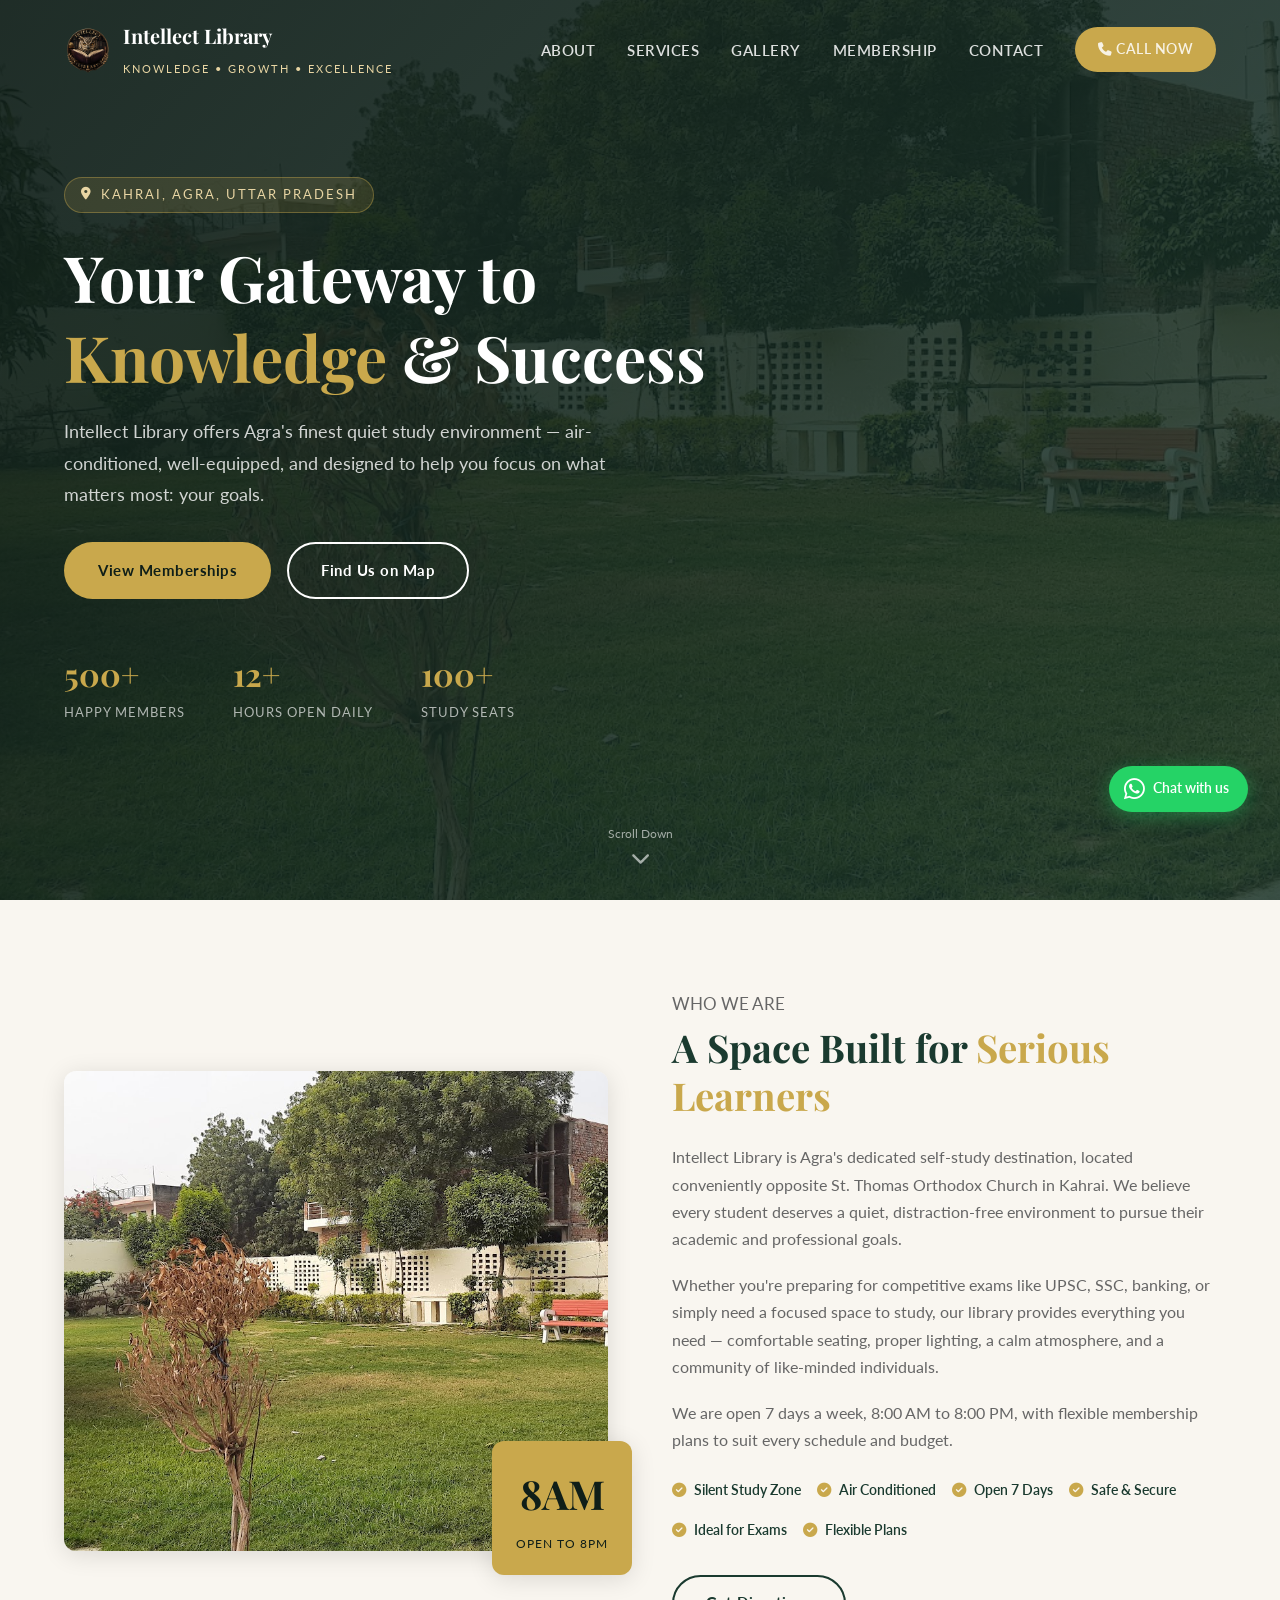
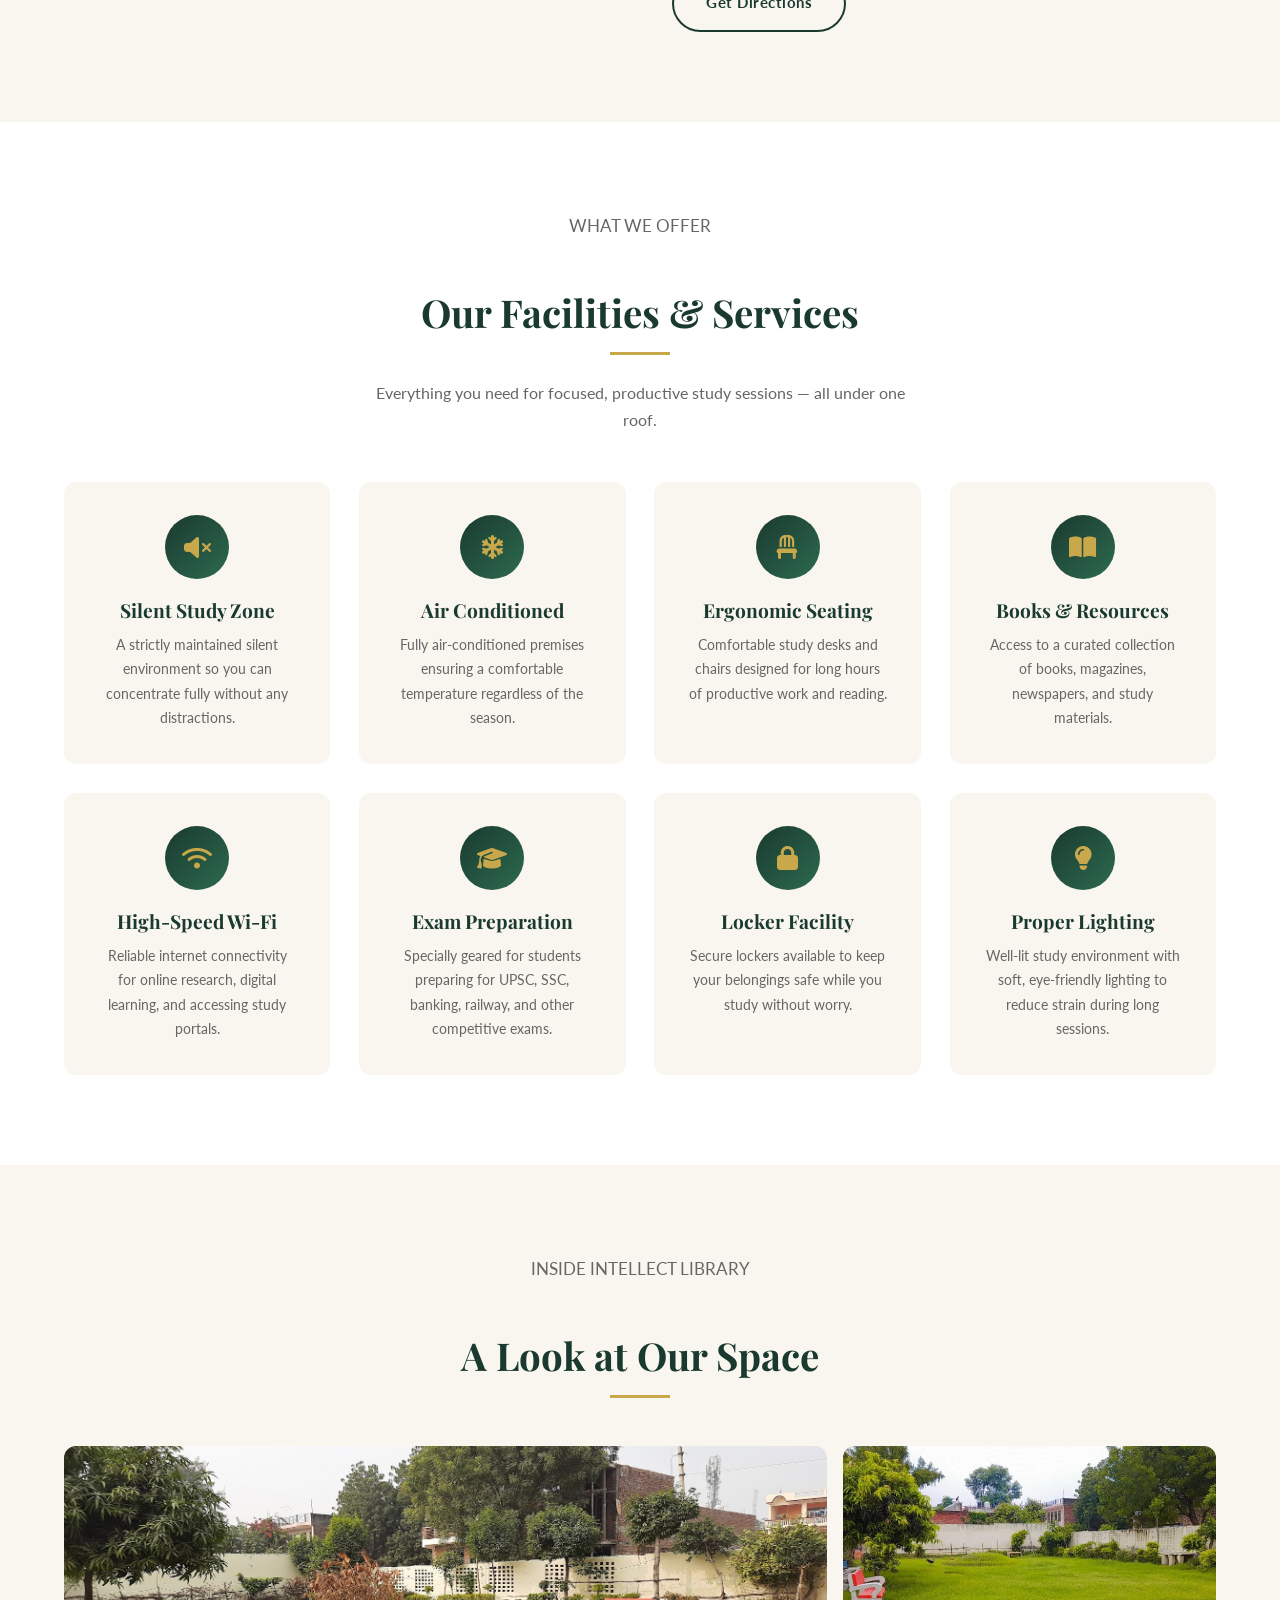
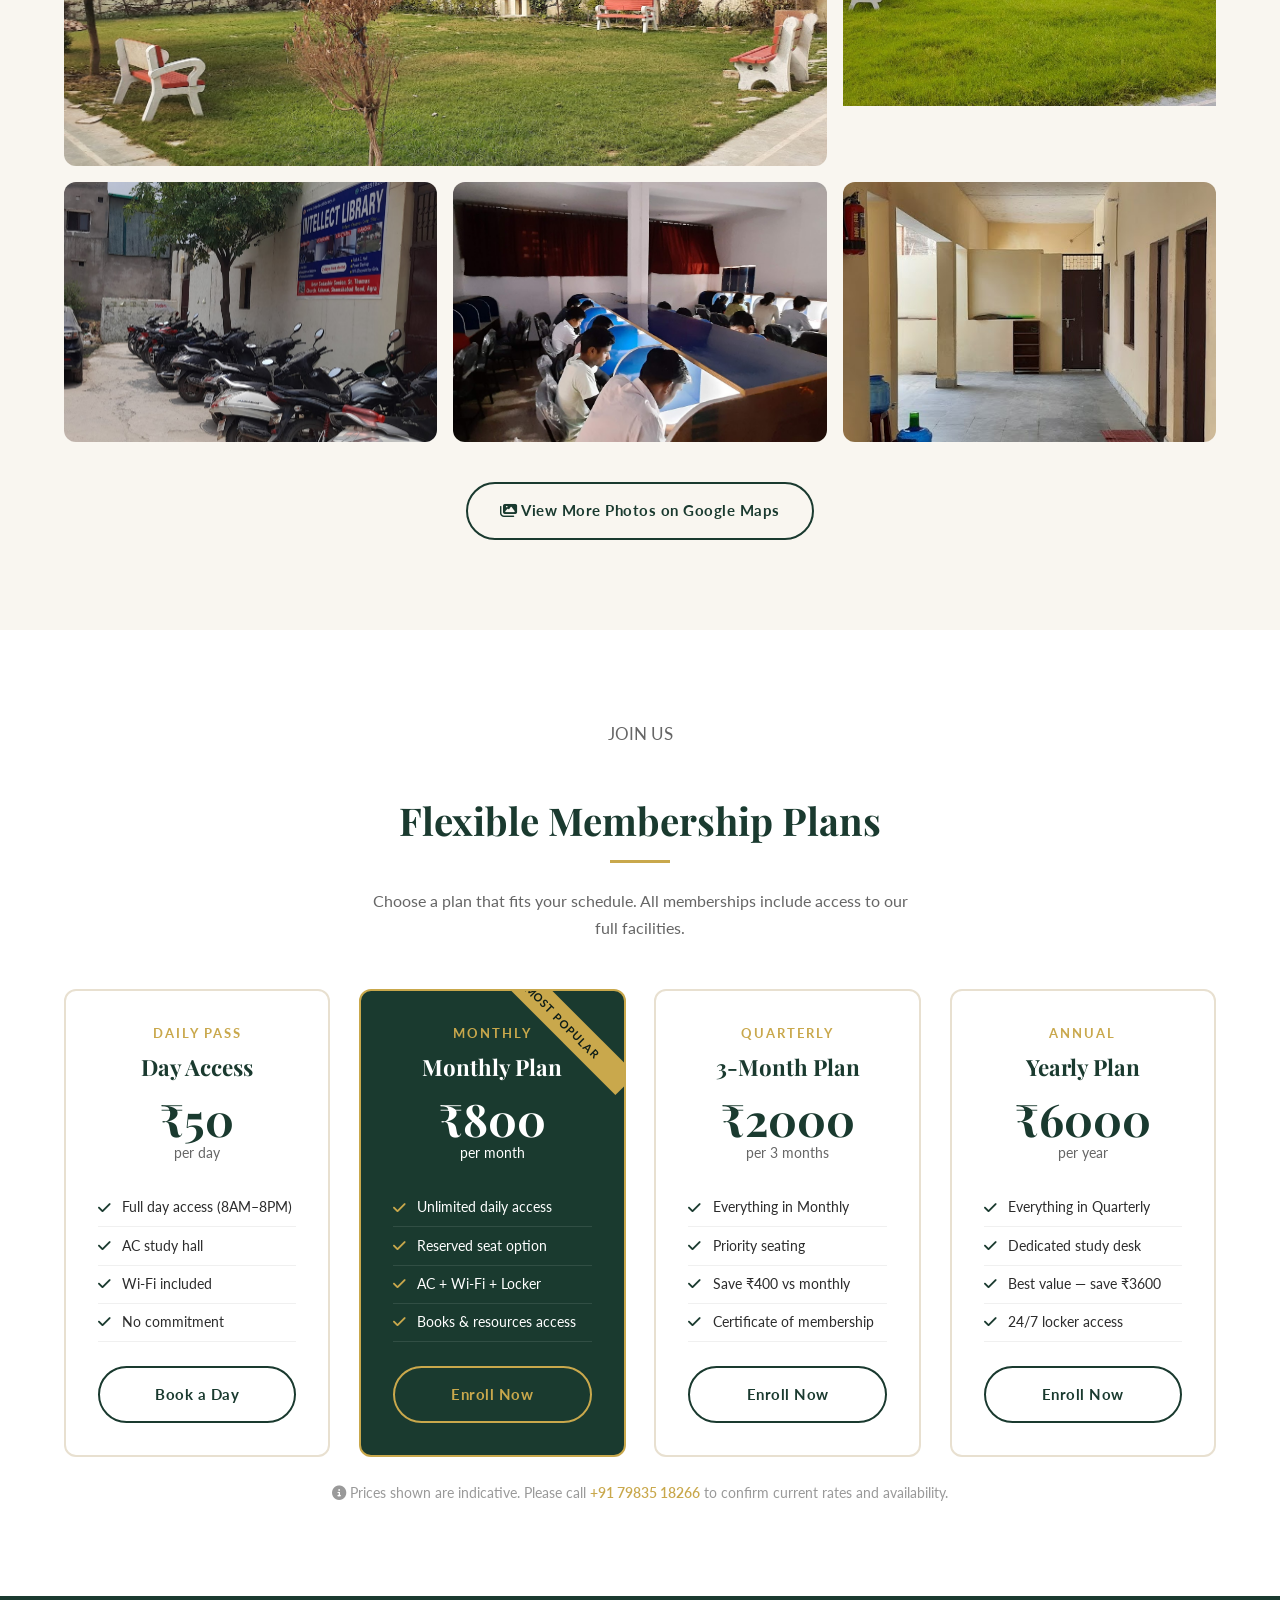
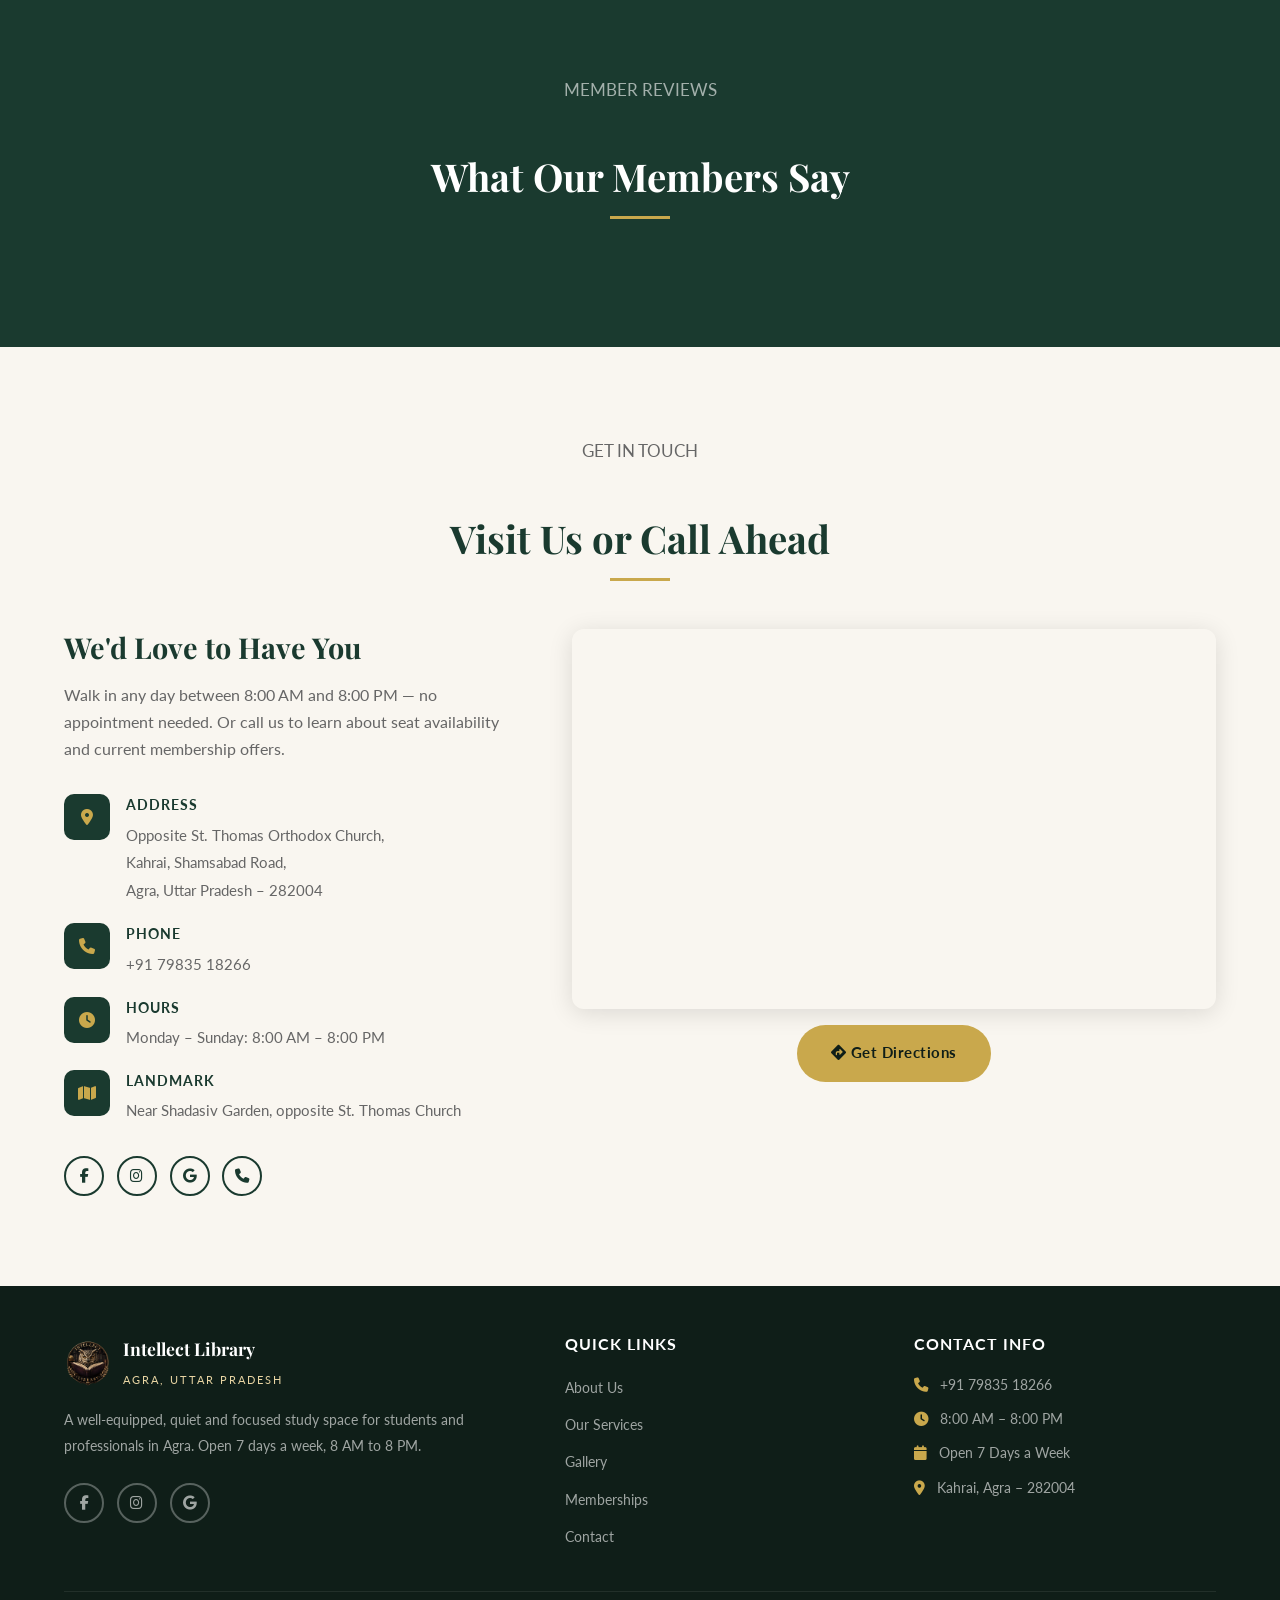
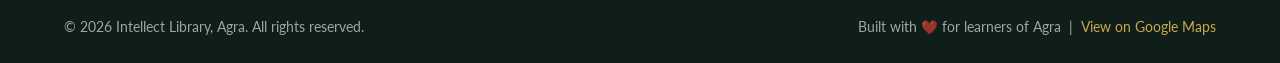
==== index.html @ fd53c6df "Initial commit: Intellect Library website with SEO optimizations - Full single-page site (hero, abou" ====
<!DOCTYPE html>
<html lang="en">
<head>
  <meta charset="UTF-8" />
  <meta name="viewport" content="width=device-width, initial-scale=1.0" />

  <!-- ══ Primary SEO ══ -->
  <title>Intellect Library Agra | Best Study Library &amp; Reading Room in Agra</title>
  <meta name="description" content="Intellect Library — Agra's top quiet study space in Kahrai, Shamsabad Road. AC hall, Wi-Fi, ergonomic seating, lockers. Open 7 days 8AM–8PM. Call +91 79835 18266." />
  <meta name="keywords" content="Intellect Library Agra, study library Agra, reading room Agra, silent study space Agra, library Kahrai, competitive exam library Agra, UPSC library Agra, SSC coaching library Agra, self study room Agra" />
  <meta name="robots" content="index, follow" />
  <meta name="author" content="Intellect Library, Agra" />
  <!-- Replace with your actual domain once deployed -->
  <link rel="canonical" href="https://www.intellectlibrary.in/" />

  <!-- ══ Geo / Local SEO ══ -->
  <meta name="geo.region" content="IN-UP" />
  <meta name="geo.placename" content="Agra, Uttar Pradesh, India" />
  <meta name="geo.position" content="27.1381253;78.0445311" />
  <meta name="ICBM" content="27.1381253, 78.0445311" />

  <!-- ══ Open Graph (Facebook / WhatsApp / LinkedIn previews) ══ -->
  <meta property="og:type" content="website" />
  <meta property="og:url" content="https://www.intellectlibrary.in/" />
  <meta property="og:site_name" content="Intellect Library Agra" />
  <meta property="og:locale" content="en_IN" />
  <meta property="og:title" content="Intellect Library Agra | Best Study Library in Agra" />
  <meta property="og:description" content="Agra's top quiet study space in Kahrai. AC rooms, Wi-Fi, ergonomic seating &amp; lockers. Open 7 days, 8AM–8PM. Flexible memberships from ₹50/day." />
  <meta property="og:image" content="https://www.intellectlibrary.in/resources/images/gallery-01.jpg" />
  <meta property="og:image:width" content="1600" />
  <meta property="og:image:height" content="1067" />
  <meta property="og:image:alt" content="Intellect Library Agra – Main Study Hall" />

  <!-- ══ Twitter Card ══ -->
  <meta name="twitter:card" content="summary_large_image" />
  <meta name="twitter:title" content="Intellect Library Agra | Best Study Library in Agra" />
  <meta name="twitter:description" content="Agra's top quiet study space in Kahrai. AC rooms, Wi-Fi, ergonomic seating &amp; lockers. Open 7 days, 8AM–8PM. Flexible memberships from ₹50/day." />
  <meta name="twitter:image" content="https://www.intellectlibrary.in/resources/images/gallery-01.jpg" />

  <!-- ══ Fonts ══ -->
  <link rel="preconnect" href="https://fonts.googleapis.com" />
  <link rel="preconnect" href="https://fonts.gstatic.com" crossorigin />
  <link href="https://fonts.googleapis.com/css2?family=Playfair+Display:wght@400;600;700;800&family=Lato:wght@300;400;600;700&display=swap" rel="stylesheet" />

  <!-- ══ Icons ══ -->
  <link rel="stylesheet" href="https://cdnjs.cloudflare.com/ajax/libs/font-awesome/6.5.0/css/all.min.css" />

  <!-- ══ Styles ══ -->
  <link rel="stylesheet" href="resources/css/style.css" />

  <!-- ══ Favicon ══ -->
  <link rel="icon" type="image/png" href="resources/images/logo-new.png" />
  <link rel="apple-touch-icon" href="resources/images/logo-new.png" />

  <!-- ══ Preload critical above-fold image ══ -->
  <link rel="preload" as="image" href="resources/images/gallery-01.jpg" />

  <!-- ══ Structured Data: Local Business (JSON-LD) ══ -->
  <script type="application/ld+json">
  {
    "@context": "https://schema.org",
    "@type": "Library",
    "name": "Intellect Library",
    "description": "Agra's premier quiet study space offering AC rooms, Wi-Fi, ergonomic seating, and flexible memberships for students and professionals preparing for competitive exams like UPSC, SSC, and banking.",
    "url": "https://www.intellectlibrary.in",
    "telephone": "+917983518266",
    "image": "https://www.intellectlibrary.in/resources/images/gallery-01.jpg",
    "priceRange": "₹50 - ₹6000",
    "address": {
      "@type": "PostalAddress",
      "streetAddress": "Opposite St. Thomas Orthodox Church, Kahrai, Shamsabad Road",
      "addressLocality": "Agra",
      "addressRegion": "Uttar Pradesh",
      "postalCode": "282004",
      "addressCountry": "IN"
    },
    "geo": {
      "@type": "GeoCoordinates",
      "latitude": 27.1381253,
      "longitude": 78.0445311
    },
    "openingHoursSpecification": [
      {
        "@type": "OpeningHoursSpecification",
        "dayOfWeek": ["Monday","Tuesday","Wednesday","Thursday","Friday","Saturday","Sunday"],
        "opens": "08:00",
        "closes": "20:00"
      }
    ],
    "sameAs": [
      "https://www.facebook.com/IntellectLibrary/",
      "https://www.instagram.com/intellectlibrary_agra",
      "https://maps.app.goo.gl/mLQUNg2RF5uqsFFL7"
    ],
    "amenityFeature": [
      {"@type": "LocationFeatureSpecification", "name": "Air Conditioning", "value": true},
      {"@type": "LocationFeatureSpecification", "name": "Free Wi-Fi", "value": true},
      {"@type": "LocationFeatureSpecification", "name": "Silent Study Zone", "value": true},
      {"@type": "LocationFeatureSpecification", "name": "Locker Facility", "value": true},
      {"@type": "LocationFeatureSpecification", "name": "Ergonomic Seating", "value": true}
    ]
  }
  </script>
</head>
<body>

  <!-- ══════ NAVBAR ══════ -->
  <nav id="navbar" aria-label="Main navigation">
    <div class="container nav-inner">
      <a href="#hero" class="logo">
        <img src="resources/images/logo-new.png" alt="Intellect Library Logo" style="width:48px;height:48px;" />
        <div class="logo-text">
          <span class="name">Intellect Library</span>
          <span class="tagline">Knowledge &bull; Growth &bull; Excellence</span>
        </div>
      </a>
      <ul class="nav-links">
        <li><a href="#about">About</a></li>
        <li><a href="#services">Services</a></li>
        <li><a href="#gallery">Gallery</a></li>
        <li><a href="#membership">Membership</a></li>
        <li><a href="#contact">Contact</a></li>
        <li><a href="tel:+917983518266" class="btn btn-primary" style="padding:.55rem 1.3rem;font-size:.85rem;">
          <i class="fas fa-phone"></i> Call Now
        </a></li>
      </ul>
      <div class="hamburger">
        <span></span><span></span><span></span>
      </div>
    </div>
  </nav>

  <main id="main-content">
  <!-- ══════ HERO ══════ -->
  <section id="hero">
    <div class="hero-bg"></div>
    <div class="hero-overlay"></div>
    <div class="container">
      <div class="hero-content">
        <div class="hero-badge">
          <i class="fas fa-map-marker-alt"></i> Kahrai, Agra, Uttar Pradesh
        </div>
        <h1>Your Gateway to <span>Knowledge</span> &amp; Success</h1>
        <p class="hero-desc">
          Intellect Library offers Agra's finest quiet study environment — air-conditioned, well-equipped, and designed to help you focus on what matters most: your goals.
        </p>
        <div class="hero-cta">
          <a href="#membership" class="btn btn-primary">View Memberships</a>
          <a href="#contact" class="btn btn-outline">Find Us on Map</a>
        </div>
        <div class="hero-stats">
          <div class="stat">
            <div class="number" data-count="500">0+</div>
            <div class="label">Happy Members</div>
          </div>
          <div class="stat">
            <div class="number" data-count="12">0+</div>
            <div class="label">Hours Open Daily</div>
          </div>
          <div class="stat">
            <div class="number" data-count="100">0+</div>
            <div class="label">Study Seats</div>
          </div>
        </div>
      </div>
    </div>
    <div class="hero-scroll">
      Scroll Down <i class="fas fa-chevron-down"></i>
    </div>
  </section>

  <!-- ══════ ABOUT ══════ -->
  <section id="about" class="section">
    <div class="container">
      <div class="about-grid">
        <div class="about-img-wrap reveal">
          <img src="resources/images/gallery-01.jpg" alt="Intellect Library Interior" class="about-img-main" />
          <div class="about-img-badge">
            <span class="years">8AM</span>
            <span class="years-label">Open to 8PM</span>
          </div>
        </div>
        <div class="about-text reveal">
          <p class="section-subtitle" style="text-align:left;margin-bottom:.3rem;">WHO WE ARE</p>
          <h2 class="section-title">A Space Built for <span style="color:#c9a84c">Serious Learners</span></h2>
          <div class="divider" style="margin:1rem 0 1.5rem;"></div>
          <p>
            Intellect Library is Agra's dedicated self-study destination, located conveniently opposite St. Thomas Orthodox Church in Kahrai. We believe every student deserves a quiet, distraction-free environment to pursue their academic and professional goals.
          </p>
          <p>
            Whether you're preparing for competitive exams like UPSC, SSC, banking, or simply need a focused space to study, our library provides everything you need — comfortable seating, proper lighting, a calm atmosphere, and a community of like-minded individuals.
          </p>
          <p>
            We are open 7 days a week, 8:00 AM to 8:00 PM, with flexible membership plans to suit every schedule and budget.
          </p>
          <div class="about-features">
            <div class="about-feat-item"><i class="fas fa-check-circle"></i> Silent Study Zone</div>
            <div class="about-feat-item"><i class="fas fa-check-circle"></i> Air Conditioned</div>
            <div class="about-feat-item"><i class="fas fa-check-circle"></i> Open 7 Days</div>
            <div class="about-feat-item"><i class="fas fa-check-circle"></i> Safe &amp; Secure</div>
            <div class="about-feat-item"><i class="fas fa-check-circle"></i> Ideal for Exams</div>
            <div class="about-feat-item"><i class="fas fa-check-circle"></i> Flexible Plans</div>
          </div>
          <a href="#contact" class="btn btn-outline-dark">Get Directions</a>
        </div>
      </div>
    </div>
  </section>

  <!-- ══════ SERVICES ══════ -->
  <section id="services" class="section">
    <div class="container">
      <div class="section-header reveal">
        <p class="section-subtitle">WHAT WE OFFER</p>
        <h2 class="section-title">Our Facilities &amp; Services</h2>
        <div class="divider"></div>
        <p style="color:#666;max-width:560px;margin:0 auto;">Everything you need for focused, productive study sessions — all under one roof.</p>
      </div>
      <div class="services-grid">
        <div class="service-card reveal">
          <div class="service-icon"><i class="fas fa-volume-mute"></i></div>
          <h3>Silent Study Zone</h3>
          <p>A strictly maintained silent environment so you can concentrate fully without any distractions.</p>
        </div>
        <div class="service-card reveal">
          <div class="service-icon"><i class="fas fa-snowflake"></i></div>
          <h3>Air Conditioned</h3>
          <p>Fully air-conditioned premises ensuring a comfortable temperature regardless of the season.</p>
        </div>
        <div class="service-card reveal">
          <div class="service-icon"><i class="fas fa-chair"></i></div>
          <h3>Ergonomic Seating</h3>
          <p>Comfortable study desks and chairs designed for long hours of productive work and reading.</p>
        </div>
        <div class="service-card reveal">
          <div class="service-icon"><i class="fas fa-book-open"></i></div>
          <h3>Books &amp; Resources</h3>
          <p>Access to a curated collection of books, magazines, newspapers, and study materials.</p>
        </div>
        <div class="service-card reveal">
          <div class="service-icon"><i class="fas fa-wifi"></i></div>
          <h3>High-Speed Wi-Fi</h3>
          <p>Reliable internet connectivity for online research, digital learning, and accessing study portals.</p>
        </div>
        <div class="service-card reveal">
          <div class="service-icon"><i class="fas fa-graduation-cap"></i></div>
          <h3>Exam Preparation</h3>
          <p>Specially geared for students preparing for UPSC, SSC, banking, railway, and other competitive exams.</p>
        </div>
        <div class="service-card reveal">
          <div class="service-icon"><i class="fas fa-lock"></i></div>
          <h3>Locker Facility</h3>
          <p>Secure lockers available to keep your belongings safe while you study without worry.</p>
        </div>
        <div class="service-card reveal">
          <div class="service-icon"><i class="fas fa-lightbulb"></i></div>
          <h3>Proper Lighting</h3>
          <p>Well-lit study environment with soft, eye-friendly lighting to reduce strain during long sessions.</p>
        </div>
      </div>
    </div>
  </section>

  <!-- ══════ GALLERY ══════ -->
  <section id="gallery" class="section">
    <div class="container">
      <div class="section-header reveal">
        <p class="section-subtitle">INSIDE INTELLECT LIBRARY</p>
        <h2 class="section-title">A Look at Our Space</h2>
        <div class="divider"></div>
      </div>
      <div class="gallery-grid">
        <div class="gallery-item reveal">
          <img src="resources/images/gallery-01.jpg" alt="Intellect Library – Main Study Hall" loading="lazy" />
          <div class="gallery-overlay"><span>Main Study Hall</span></div>
        </div>
        <div class="gallery-item reveal">
          <img src="resources/images/gallery-03.jpg" alt="Intellect Library – Reading Area" loading="lazy" />
          <div class="gallery-overlay"><span>Reading Area</span></div>
        </div>
        <div class="gallery-item reveal">
          <img src="resources/images/gallery-05.jpg" alt="Intellect Library – Study Desks" loading="lazy" />
          <div class="gallery-overlay"><span>Study Desks</span></div>
        </div>
        <div class="gallery-item reveal">
          <img src="resources/images/gallery-07.jpg" alt="Intellect Library – Interior View" loading="lazy" />
          <div class="gallery-overlay"><span>Interior View</span></div>
        </div>
        <div class="gallery-item reveal">
          <img src="resources/images/gallery-08.jpg" alt="Intellect Library – Library Space" loading="lazy" />
          <div class="gallery-overlay"><span>Library Space</span></div>
        </div>
      </div>
      <div style="text-align:center;margin-top:2.5rem;">
        <a href="https://maps.app.goo.gl/mLQUNg2RF5uqsFFL7" target="_blank" rel="noopener noreferrer" class="btn btn-outline-dark">
          <i class="fas fa-images"></i> View More Photos on Google Maps
        </a>
      </div>
    </div>
  </section>

  <!-- ══════ MEMBERSHIP ══════ -->
  <section id="membership" class="section">
    <div class="container">
      <div class="section-header reveal">
        <p class="section-subtitle">JOIN US</p>
        <h2 class="section-title">Flexible Membership Plans</h2>
        <div class="divider"></div>
        <p style="color:#666;max-width:560px;margin:0 auto;">Choose a plan that fits your schedule. All memberships include access to our full facilities.</p>
      </div>
      <div class="plans-grid">
        <div class="plan-card reveal">
          <p class="plan-name">Daily Pass</p>
          <h3>Day Access</h3>
          <div class="plan-price">₹50</div>
          <div class="plan-period">per day</div>
          <ul class="plan-features">
            <li class="plan-feature"><i class="fas fa-check"></i> Full day access (8AM–8PM)</li>
            <li class="plan-feature"><i class="fas fa-check"></i> AC study hall</li>
            <li class="plan-feature"><i class="fas fa-check"></i> Wi-Fi included</li>
            <li class="plan-feature"><i class="fas fa-check"></i> No commitment</li>
          </ul>
          <a href="tel:+917983518266" class="btn btn-outline-dark" style="width:100%;text-align:center;">Book a Day</a>
        </div>
        <div class="plan-card popular reveal">
          <div class="popular-badge">Most Popular</div>
          <p class="plan-name">Monthly</p>
          <h3>Monthly Plan</h3>
          <div class="plan-price">₹800</div>
          <div class="plan-period">per month</div>
          <ul class="plan-features">
            <li class="plan-feature"><i class="fas fa-check"></i> Unlimited daily access</li>
            <li class="plan-feature"><i class="fas fa-check"></i> Reserved seat option</li>
            <li class="plan-feature"><i class="fas fa-check"></i> AC + Wi-Fi + Locker</li>
            <li class="plan-feature"><i class="fas fa-check"></i> Books &amp; resources access</li>
          </ul>
          <a href="tel:+917983518266" class="btn btn-outline" style="width:100%;text-align:center;">Enroll Now</a>
        </div>
        <div class="plan-card reveal">
          <p class="plan-name">Quarterly</p>
          <h3>3-Month Plan</h3>
          <div class="plan-price">₹2000</div>
          <div class="plan-period">per 3 months</div>
          <ul class="plan-features">
            <li class="plan-feature"><i class="fas fa-check"></i> Everything in Monthly</li>
            <li class="plan-feature"><i class="fas fa-check"></i> Priority seating</li>
            <li class="plan-feature"><i class="fas fa-check"></i> Save ₹400 vs monthly</li>
            <li class="plan-feature"><i class="fas fa-check"></i> Certificate of membership</li>
          </ul>
          <a href="tel:+917983518266" class="btn btn-outline-dark" style="width:100%;text-align:center;">Enroll Now</a>
        </div>
        <div class="plan-card reveal">
          <p class="plan-name">Annual</p>
          <h3>Yearly Plan</h3>
          <div class="plan-price">₹6000</div>
          <div class="plan-period">per year</div>
          <ul class="plan-features">
            <li class="plan-feature"><i class="fas fa-check"></i> Everything in Quarterly</li>
            <li class="plan-feature"><i class="fas fa-check"></i> Dedicated study desk</li>
            <li class="plan-feature"><i class="fas fa-check"></i> Best value — save ₹3600</li>
            <li class="plan-feature"><i class="fas fa-check"></i> 24/7 locker access</li>
          </ul>
          <a href="tel:+917983518266" class="btn btn-outline-dark" style="width:100%;text-align:center;">Enroll Now</a>
        </div>
      </div>
      <p style="text-align:center;color:#999;margin-top:1.5rem;font-size:.9rem;">
        <i class="fas fa-info-circle"></i> Prices shown are indicative. Please call <a href="tel:+917983518266" style="color:#c9a84c;font-weight:600;">+91 79835 18266</a> to confirm current rates and availability.
      </p>
    </div>
  </section>

  <!-- ══════ TESTIMONIALS ══════ -->
  <section id="testimonials" class="section">
    <div class="container">
      <div class="section-header reveal">
        <p class="section-subtitle" style="color:rgba(255,255,255,.6);">MEMBER REVIEWS</p>
        <h2 class="section-title" style="color:#fff;">What Our Members Say</h2>
        <div class="divider"></div>
      </div>
      <!-- Elfsight Google Reviews | Intellect Library -->
      <script src="https://elfsightcdn.com/platform.js" async></script>
      <div class="elfsight-app-ccef91a5-8c69-4925-9396-b079a695922f" data-elfsight-app-lazy></div>
    </div>
  </section>

  <!-- ══════ CONTACT ══════ -->
  <section id="contact" class="section">
    <div class="container">
      <div class="section-header reveal">
        <p class="section-subtitle">GET IN TOUCH</p>
        <h2 class="section-title">Visit Us or Call Ahead</h2>
        <div class="divider"></div>
      </div>
      <div class="contact-grid">
        <div class="contact-info reveal">
          <h3>We'd Love to Have You</h3>
          <p>Walk in any day between 8:00 AM and 8:00 PM — no appointment needed. Or call us to learn about seat availability and current membership offers.</p>
          <div class="contact-items">
            <div class="contact-item">
              <div class="contact-item-icon"><i class="fas fa-map-marker-alt"></i></div>
              <div class="contact-item-text">
                <strong>Address</strong>
                <span>Opposite St. Thomas Orthodox Church,<br>Kahrai, Shamsabad Road,<br>Agra, Uttar Pradesh – 282004</span>
              </div>
            </div>
            <div class="contact-item">
              <div class="contact-item-icon"><i class="fas fa-phone"></i></div>
              <div class="contact-item-text">
                <strong>Phone</strong>
                <a href="tel:+917983518266">+91 79835 18266</a>
              </div>
            </div>
            <div class="contact-item">
              <div class="contact-item-icon"><i class="fas fa-clock"></i></div>
              <div class="contact-item-text">
                <strong>Hours</strong>
                <span>Monday – Sunday: 8:00 AM – 8:00 PM</span>
              </div>
            </div>
            <div class="contact-item">
              <div class="contact-item-icon"><i class="fas fa-map"></i></div>
              <div class="contact-item-text">
                <strong>Landmark</strong>
                <span>Near Shadasiv Garden, opposite St. Thomas Church</span>
              </div>
            </div>
          </div>
          <div class="social-links" style="margin-top:2rem;">
            <a href="https://www.facebook.com/IntellectLibrary/" target="_blank" rel="noopener noreferrer" class="social-link" title="Facebook"><i class="fab fa-facebook-f"></i></a>
            <a href="https://www.instagram.com/intellectlibrary_agra?igsh=bWI2b2RtbDNuczIy" target="_blank" rel="noopener noreferrer" class="social-link" title="Instagram"><i class="fab fa-instagram"></i></a>
            <a href="https://maps.app.goo.gl/mLQUNg2RF5uqsFFL7" target="_blank" rel="noopener noreferrer" class="social-link" title="Google Maps"><i class="fab fa-google"></i></a>
            <a href="tel:+917983518266" class="social-link" title="Call Us"><i class="fas fa-phone"></i></a>
          </div>
        </div>
        <div class="reveal">
          <div class="map-wrap">
            <iframe
              src="https://www.google.com/maps/embed?pb=!1m18!1m12!1m3!1d3547.4!2d78.0423!3d27.1381!2m3!1f0!2f0!3f0!3m2!1i1024!2i768!4f13.1!3m3!1m2!1s0x397471b382bf4e37%3A0xe16a4c2346e96cce!2sIntellect%20Library!5e0!3m2!1sen!2sin!4v1700000000000!5m2!1sen!2sin"
              allowfullscreen=""
              loading="lazy"
              referrerpolicy="no-referrer-when-downgrade"
              title="Intellect Library Location Map"
            ></iframe>
          </div>
          <div style="margin-top:1rem;text-align:center;">
            <a href="https://maps.app.goo.gl/mLQUNg2RF5uqsFFL7" target="_blank" rel="noopener noreferrer" class="btn btn-primary">
              <i class="fas fa-directions"></i> Get Directions
            </a>
          </div>
        </div>
      </div>
    </div>
  </section>

  </main>

  <!-- ══════ FOOTER ══════ -->
  <footer id="footer">
    <div class="container">
      <div class="footer-grid">
        <div class="footer-brand">
          <a href="#hero" class="logo">
            <img src="resources/images/logo-new.png" alt="Intellect Library Logo" style="width:48px;height:48px;" />
            <div class="logo-text">
              <span class="name" style="font-size:1.1rem;">Intellect Library</span>
              <span class="tagline">Agra, Uttar Pradesh</span>
            </div>
          </a>
          <p style="margin-top:1rem;">A well-equipped, quiet and focused study space for students and professionals in Agra. Open 7 days a week, 8 AM to 8 PM.</p>
          <div class="social-links" style="margin-top:1rem;">
            <a href="https://www.facebook.com/IntellectLibrary/" target="_blank" rel="noopener noreferrer" class="social-link" style="border-color:rgba(255,255,255,.3);color:rgba(255,255,255,.6)"><i class="fab fa-facebook-f"></i></a>
            <a href="https://www.instagram.com/intellectlibrary_agra?igsh=bWI2b2RtbDNuczIy" target="_blank" rel="noopener noreferrer" class="social-link" style="border-color:rgba(255,255,255,.3);color:rgba(255,255,255,.6)"><i class="fab fa-instagram"></i></a>
            <a href="https://maps.app.goo.gl/mLQUNg2RF5uqsFFL7" target="_blank" rel="noopener noreferrer" class="social-link" style="border-color:rgba(255,255,255,.3);color:rgba(255,255,255,.6)"><i class="fab fa-google"></i></a>
          </div>
        </div>
        <div class="footer-col">
          <h4>Quick Links</h4>
          <ul>
            <li><a href="#about">About Us</a></li>
            <li><a href="#services">Our Services</a></li>
            <li><a href="#gallery">Gallery</a></li>
            <li><a href="#membership">Memberships</a></li>
            <li><a href="#contact">Contact</a></li>
          </ul>
        </div>
        <div class="footer-col">
          <h4>Contact Info</h4>
          <ul>
            <li style="color:rgba(255,255,255,.6);font-size:.9rem;margin-bottom:.6rem;">
              <i class="fas fa-phone" style="color:#c9a84c;margin-right:.5rem;"></i>
              <a href="tel:+917983518266" style="color:rgba(255,255,255,.6)">+91 79835 18266</a>
            </li>
            <li style="color:rgba(255,255,255,.6);font-size:.9rem;margin-bottom:.6rem;">
              <i class="fas fa-clock" style="color:#c9a84c;margin-right:.5rem;"></i> 8:00 AM – 8:00 PM
            </li>
            <li style="color:rgba(255,255,255,.6);font-size:.9rem;margin-bottom:.6rem;">
              <i class="fas fa-calendar" style="color:#c9a84c;margin-right:.5rem;"></i> Open 7 Days a Week
            </li>
            <li style="color:rgba(255,255,255,.6);font-size:.9rem;">
              <i class="fas fa-map-marker-alt" style="color:#c9a84c;margin-right:.5rem;"></i>
              Kahrai, Agra – 282004
            </li>
          </ul>
        </div>
      </div>
      <div class="footer-bottom">
        <p>&copy; 2026 Intellect Library, Agra. All rights reserved.</p>
        <p>Built with ❤️ for learners of Agra &nbsp;|&nbsp; <a href="https://maps.app.goo.gl/mLQUNg2RF5uqsFFL7" target="_blank" rel="noopener noreferrer">View on Google Maps</a></p>
      </div>
    </div>
  </footer>

  <!-- Back to Top -->
  <a href="#hero" id="back-top" title="Back to top"><i class="fas fa-chevron-up"></i></a>

  <!-- WhatsApp Chat Button -->
  <a href="https://wa.me/917983518266?text=Hello%20Intellect%20Library!%20I%20would%20like%20to%20know%20more%20about%20membership%20and%20availability."
     target="_blank" rel="noopener noreferrer"
     id="whatsapp-btn"
     title="Chat with us on WhatsApp"
     aria-label="Chat on WhatsApp">
    <i class="fab fa-whatsapp"></i>
    <span class="wa-label">Chat with us</span>
  </a>

  <!-- Scripts -->
  <script src="resources/js/main.js" defer></script>
</body>
</html>
---- resources/css/style.css ----
/* ============================================================
   Intellect Library — Main Stylesheet
   ============================================================ */

/* ---------- Reset & Base ---------- */
*, *::before, *::after { box-sizing: border-box; margin: 0; padding: 0; }

:root {
  --primary:   #1a3a2f;   /* deep forest green */
  --accent:    #c9a84c;   /* warm gold */
  --accent2:   #e8d5a3;   /* light gold */
  --dark:      #0f1e18;
  --text:      #2c2c2c;
  --text-light:#666;
  --bg-light:  #f9f6f0;
  --bg-card:   #fff;
  --white:     #ffffff;
  --shadow:    0 4px 24px rgba(0,0,0,.12);
  --radius:    12px;
  --transition:all .3s ease;
}

html { scroll-behavior: smooth; font-size: 16px; }

body {
  font-family: 'Lato', sans-serif;
  color: var(--text);
  background: var(--white);
  line-height: 1.7;
  overflow-x: hidden;
}

h1,h2,h3,h4,h5 {
  font-family: 'Playfair Display', serif;
  color: var(--primary);
  line-height: 1.25;
}

a { text-decoration: none; color: inherit; transition: var(--transition); }
img { display: block; max-width: 100%; }
ul { list-style: none; }

.container { width: 90%; max-width: 1200px; margin: 0 auto; }
.section { padding: 90px 0; }
.section-title { font-size: 2.4rem; margin-bottom: .5rem; }
.section-subtitle { color: var(--text-light); margin-bottom: 3rem; font-size: 1.05rem; }
.section-header { text-align: center; margin-bottom: 3rem; }
.section-header .divider {
  width: 60px; height: 3px; background: var(--accent);
  margin: 1rem auto 1.5rem;
}

/* ---------- Buttons ---------- */
.btn {
  display: inline-block;
  padding: .85rem 2rem;
  border-radius: 50px;
  font-weight: 700;
  font-size: .95rem;
  letter-spacing: .5px;
  transition: var(--transition);
  cursor: pointer;
  border: 2px solid transparent;
}
.btn-primary {
  background: var(--accent);
  color: var(--dark);
}
.btn-primary:hover { background: #b8933a; transform: translateY(-2px); box-shadow: 0 6px 20px rgba(201,168,76,.4); }
.btn-outline {
  border-color: var(--white);
  color: var(--white);
  background: transparent;
}
.btn-outline:hover { background: var(--white); color: var(--primary); }
.btn-outline-dark {
  border-color: var(--primary);
  color: var(--primary);
  background: transparent;
}
.btn-outline-dark:hover { background: var(--primary); color: var(--white); }

/* ---------- Navbar ---------- */
#navbar {
  position: fixed; top: 0; left: 0; right: 0; z-index: 1000;
  padding: 1.2rem 0;
  transition: var(--transition);
}
#navbar.scrolled {
  background: rgba(15,30,24,.97);
  padding: .8rem 0;
  box-shadow: 0 2px 20px rgba(0,0,0,.3);
}
.nav-inner {
  display: flex; align-items: center; justify-content: space-between;
}
.logo {
  display: flex; align-items: center; gap: .7rem;
}
.logo-icon {
  width: 42px; height: 42px;
  background: var(--accent);
  border-radius: 8px;
  display: flex; align-items: center; justify-content: center;
  font-size: 1.4rem;
}
.logo-text { color: var(--white); }
.logo-text .name { font-family: 'Playfair Display', serif; font-size: 1.25rem; font-weight: 700; display: block; }
.logo-text .tagline { font-size: .7rem; letter-spacing: 2px; text-transform: uppercase; color: var(--accent2); }

.nav-links { display: flex; align-items: center; gap: 2rem; }
.nav-links a {
  color: rgba(255,255,255,.85);
  font-size: .92rem;
  font-weight: 600;
  letter-spacing: .5px;
  text-transform: uppercase;
  position: relative;
}
.nav-links a::after {
  content: ''; position: absolute; bottom: -4px; left: 0;
  width: 0; height: 2px; background: var(--accent);
  transition: var(--transition);
}
.nav-links a:hover::after, .nav-links a.active::after { width: 100%; }
.nav-links a:hover { color: var(--white); }

.hamburger { display: none; flex-direction: column; gap: 5px; cursor: pointer; }
.hamburger span { width: 25px; height: 2px; background: var(--white); transition: var(--transition); }

/* ---------- Hero ---------- */
#hero {
  height: 100vh; min-height: 600px;
  position: relative;
  display: flex; align-items: center;
  background: var(--dark);
  overflow: hidden;
}
.hero-bg {
  position: absolute; inset: 0;
  background-image: url('../images/gallery-01.jpg');
  background-size: cover; background-position: center;
  opacity: .45;
  transform: scale(1.05);
  animation: slowZoom 20s ease infinite alternate;
}
@keyframes slowZoom { from { transform: scale(1.05); } to { transform: scale(1.12); } }
.hero-overlay {
  position: absolute; inset: 0;
  background: linear-gradient(135deg, rgba(15,30,24,.85) 0%, rgba(26,58,47,.6) 100%);
}
.hero-content {
  position: relative; z-index: 2;
  max-width: 720px;
  animation: fadeUp .9s ease both;
}
@keyframes fadeUp { from { opacity:0; transform:translateY(30px); } to { opacity:1; transform:translateY(0); } }
.hero-badge {
  display: inline-flex; align-items: center; gap: .5rem;
  background: rgba(201,168,76,.15);
  border: 1px solid rgba(201,168,76,.4);
  color: var(--accent2);
  padding: .4rem 1rem;
  border-radius: 50px;
  font-size: .8rem;
  letter-spacing: 2px;
  text-transform: uppercase;
  margin-bottom: 1.5rem;
}
#hero h1 {
  font-size: clamp(2.4rem, 5vw, 4rem);
  color: var(--white);
  margin-bottom: 1.2rem;
  font-weight: 700;
}
#hero h1 span { color: var(--accent); }
.hero-desc {
  color: rgba(255,255,255,.8);
  font-size: 1.15rem;
  max-width: 580px;
  margin-bottom: 2rem;
}
.hero-cta { display: flex; gap: 1rem; flex-wrap: wrap; }
.hero-stats {
  display: flex; gap: 3rem; margin-top: 3rem;
}
.stat { color: var(--white); }
.stat .number { font-family: 'Playfair Display', serif; font-size: 2rem; color: var(--accent); font-weight: 700; }
.stat .label { font-size: .8rem; text-transform: uppercase; letter-spacing: 1px; color: rgba(255,255,255,.65); }

.hero-scroll {
  position: absolute; bottom: 2rem; left: 50%; transform: translateX(-50%);
  z-index: 2; text-align: center; color: rgba(255,255,255,.6); font-size: .75rem;
  animation: bounce 2s infinite;
}
.hero-scroll i { display: block; font-size: 1.2rem; margin-top: .3rem; }
@keyframes bounce { 0%,100%{transform:translateX(-50%) translateY(0);} 50%{transform:translateX(-50%) translateY(-8px);} }

/* ---------- About ---------- */
#about { background: var(--bg-light); }
.about-grid {
  display: grid; grid-template-columns: 1fr 1fr; gap: 4rem; align-items: center;
}
.about-img-wrap { position: relative; }
.about-img-main {
  width: 100%; border-radius: var(--radius);
  box-shadow: var(--shadow);
  object-fit: cover; height: 480px;
}
.about-img-badge {
  position: absolute; bottom: -1.5rem; right: -1.5rem;
  background: var(--accent);
  color: var(--dark);
  padding: 1.2rem 1.5rem;
  border-radius: var(--radius);
  text-align: center;
  box-shadow: var(--shadow);
}
.about-img-badge .years { font-family: 'Playfair Display', serif; font-size: 2.5rem; font-weight: 700; display: block; }
.about-img-badge .years-label { font-size: .75rem; text-transform: uppercase; letter-spacing: 1px; }
.about-text .section-title { text-align: left; }
.about-text .divider { margin: 1rem 0 1.5rem; }
.about-text p { color: var(--text-light); margin-bottom: 1.2rem; }
.about-features { display: flex; gap: 1rem; margin: 1.5rem 0 2rem; flex-wrap: wrap; }
.about-feat-item {
  display: flex; align-items: center; gap: .5rem;
  color: var(--primary); font-weight: 600; font-size: .9rem;
}
.about-feat-item i { color: var(--accent); }

/* ---------- Services ---------- */
#services { background: var(--white); }
.services-grid {
  display: grid;
  grid-template-columns: repeat(auto-fit, minmax(260px, 1fr));
  gap: 1.8rem;
}
.service-card {
  background: var(--bg-light);
  border-radius: var(--radius);
  padding: 2rem;
  transition: var(--transition);
  border: 1px solid transparent;
  text-align: center;
}
.service-card:hover {
  transform: translateY(-6px);
  box-shadow: var(--shadow);
  border-color: var(--accent2);
  background: var(--white);
}
.service-icon {
  width: 64px; height: 64px;
  background: linear-gradient(135deg, var(--primary), #2d6a4f);
  border-radius: 50%;
  display: flex; align-items: center; justify-content: center;
  margin: 0 auto 1.2rem;
  font-size: 1.5rem;
  color: var(--accent);
}
.service-card h3 { margin-bottom: .7rem; font-size: 1.2rem; }
.service-card p { color: var(--text-light); font-size: .9rem; }

/* ---------- Gallery ---------- */
#gallery { background: var(--bg-light); }
.gallery-grid {
  display: grid;
  grid-template-columns: repeat(3, 1fr);
  gap: 1rem;
}
.gallery-item {
  position: relative; overflow: hidden; border-radius: var(--radius);
  cursor: pointer;
}
.gallery-item:nth-child(1) { grid-column: span 2; grid-row: span 1; }
.gallery-item img {
  width: 100%; height: 260px;
  object-fit: cover;
  transition: transform .5s ease;
}
.gallery-item:nth-child(1) img { height: 320px; }
.gallery-item:hover img { transform: scale(1.06); }
.gallery-overlay {
  position: absolute; inset: 0;
  background: linear-gradient(to top, rgba(15,30,24,.7), transparent);
  opacity: 0; transition: var(--transition);
  display: flex; align-items: flex-end; padding: 1rem;
}
.gallery-item:hover .gallery-overlay { opacity: 1; }
.gallery-overlay span { color: var(--white); font-size: .85rem; }

/* ---------- Membership ---------- */
#membership { background: var(--white); }
.plans-grid {
  display: grid;
  grid-template-columns: repeat(auto-fit, minmax(240px, 1fr));
  gap: 1.8rem;
  margin-top: 1rem;
}
.plan-card {
  border: 2px solid #e8e0d0;
  border-radius: var(--radius);
  padding: 2rem;
  text-align: center;
  transition: var(--transition);
  position: relative;
  overflow: hidden;
}
.plan-card.popular {
  border-color: var(--accent);
  background: var(--primary);
  color: var(--white);
  transform: scale(1.03);
}
.plan-card.popular h3,
.plan-card.popular .plan-price,
.plan-card.popular .plan-period,
.plan-card.popular .plan-feature { color: var(--white); }
.plan-card.popular .plan-feature i { color: var(--accent); }
.popular-badge {
  position: absolute; top: 1rem; right: -1.8rem;
  background: var(--accent);
  color: var(--dark);
  font-size: .7rem;
  font-weight: 700;
  padding: .3rem 2.5rem;
  transform: rotate(45deg);
  letter-spacing: 1px;
  text-transform: uppercase;
}
.plan-card:not(.popular):hover { border-color: var(--accent); box-shadow: var(--shadow); transform: translateY(-4px); }
.plan-name { font-size: .8rem; text-transform: uppercase; letter-spacing: 2px; color: var(--accent); font-weight: 700; margin-bottom: .5rem; }
.plan-card h3 { font-size: 1.4rem; margin-bottom: 1rem; }
.plan-price { font-family: 'Playfair Display', serif; font-size: 2.8rem; font-weight: 700; color: var(--primary); line-height: 1; }
.plan-period { color: var(--text-light); font-size: .85rem; margin-bottom: 1.5rem; }
.plan-features { margin: 1.5rem 0; text-align: left; }
.plan-feature {
  display: flex; align-items: center; gap: .7rem;
  padding: .4rem 0;
  font-size: .9rem;
  color: var(--text);
  border-bottom: 1px solid rgba(0,0,0,.06);
}
.plan-card.popular .plan-feature { border-bottom-color: rgba(255,255,255,.1); }
.plan-feature i { color: var(--primary); flex-shrink: 0; }
.plan-card.popular .btn { border-color: var(--accent); color: var(--accent); }
.plan-card.popular .btn:hover { background: var(--accent); color: var(--dark); }

/* ---------- Testimonials ---------- */
#testimonials { background: var(--primary); padding: 80px 0; }
#testimonials .section-title,
#testimonials .section-subtitle { color: var(--white); }
#testimonials .divider { background: var(--accent); }

/* ---------- Contact ---------- */
#contact { background: var(--bg-light); }
.contact-grid { display: grid; grid-template-columns: 1fr 1.4fr; gap: 3rem; align-items: start; }
.contact-info h3 { font-size: 1.8rem; margin-bottom: 1rem; }
.contact-info p { color: var(--text-light); margin-bottom: 2rem; }
.contact-items { display: flex; flex-direction: column; gap: 1.2rem; }
.contact-item {
  display: flex; align-items: flex-start; gap: 1rem;
}
.contact-item-icon {
  width: 46px; height: 46px; flex-shrink: 0;
  background: var(--primary);
  border-radius: 10px;
  display: flex; align-items: center; justify-content: center;
  font-size: 1rem; color: var(--accent);
}
.contact-item-text strong { display: block; color: var(--primary); font-size: .85rem; text-transform: uppercase; letter-spacing: 1px; margin-bottom: .2rem; }
.contact-item-text span, .contact-item-text a { color: var(--text-light); font-size: .95rem; }
.contact-item-text a:hover { color: var(--primary); }
.map-wrap {
  border-radius: var(--radius);
  overflow: hidden;
  box-shadow: var(--shadow);
  height: 380px;
}
.map-wrap iframe { width: 100%; height: 100%; border: none; }
.social-links { display: flex; gap: .8rem; margin-top: 1.5rem; }
.social-link {
  width: 40px; height: 40px;
  border: 2px solid var(--primary);
  border-radius: 50%;
  display: flex; align-items: center; justify-content: center;
  color: var(--primary);
  font-size: .9rem;
  transition: var(--transition);
}
.social-link:hover { background: var(--primary); color: var(--white); }

/* ---------- Footer ---------- */
#footer {
  background: var(--dark);
  color: rgba(255,255,255,.6);
  padding: 3rem 0 1.5rem;
}
.footer-grid {
  display: grid; grid-template-columns: 1.5fr 1fr 1fr; gap: 3rem;
  padding-bottom: 2rem;
  border-bottom: 1px solid rgba(255,255,255,.08);
}
.footer-brand p { margin: 1rem 0 1.5rem; font-size: .9rem; line-height: 1.8; }
.footer-col h4 { color: var(--white); font-size: 1rem; margin-bottom: 1.2rem; text-transform: uppercase; letter-spacing: 1px; font-family: 'Lato', sans-serif; font-weight: 700; }
.footer-col ul li { margin-bottom: .6rem; }
.footer-col ul li a { color: rgba(255,255,255,.6); font-size: .9rem; }
.footer-col ul li a:hover { color: var(--accent); }
.footer-bottom {
  display: flex; justify-content: space-between; align-items: center;
  padding-top: 1.5rem; flex-wrap: wrap; gap: 1rem;
}
.footer-bottom p { font-size: .85rem; }
.footer-bottom a { color: var(--accent); }

/* ---------- WhatsApp Button ---------- */
#whatsapp-btn {
  position: fixed; bottom: 5.5rem; right: 2rem; z-index: 99;
  display: flex; align-items: center; gap: .5rem;
  background: #25D366;
  color: #fff;
  border-radius: 50px;
  padding: .7rem 1.2rem .7rem .9rem;
  box-shadow: 0 4px 18px rgba(37,211,102,.4);
  font-size: 1rem; font-weight: 600;
  transition: var(--transition);
  text-decoration: none;
}
#whatsapp-btn i { font-size: 1.5rem; line-height: 1; }
#whatsapp-btn:hover {
  background: #1ebe5d;
  transform: translateY(-3px);
  box-shadow: 0 8px 24px rgba(37,211,102,.5);
}
.wa-label { font-size: .85rem; white-space: nowrap; }

@media (max-width: 480px) {
  #whatsapp-btn { padding: .75rem; border-radius: 50%; }
  .wa-label { display: none; }
  #whatsapp-btn i { font-size: 1.6rem; }
}

/* ---------- Back to Top ---------- */
#back-top {
  position: fixed; bottom: 2rem; right: 2rem; z-index: 99;
  width: 46px; height: 46px;
  background: var(--accent);
  color: var(--dark);
  border-radius: 50%;
  display: flex; align-items: center; justify-content: center;
  font-size: 1.1rem;
  box-shadow: 0 4px 14px rgba(201,168,76,.4);
  opacity: 0; pointer-events: none;
  transition: var(--transition);
}
#back-top.visible { opacity: 1; pointer-events: auto; }
#back-top:hover { transform: translateY(-3px); }

/* ---------- Animations ---------- */
.reveal { opacity: 0; transform: translateY(30px); transition: opacity .7s ease, transform .7s ease; }
.reveal.visible { opacity: 1; transform: translateY(0); }

/* ---------- Responsive ---------- */
@media (max-width: 900px) {
  .about-grid { grid-template-columns: 1fr; }
  .about-img-wrap { display: none; }
  .contact-grid { grid-template-columns: 1fr; }
  .gallery-grid { grid-template-columns: repeat(2, 1fr); }
  .gallery-item:nth-child(1) { grid-column: span 2; }
  .footer-grid { grid-template-columns: 1fr 1fr; }
}
@media (max-width: 680px) {
  .section { padding: 60px 0; }
  .section-title { font-size: 1.9rem; }
  .nav-links { display: none; flex-direction: column; position: fixed; top: 0; right: -100%; width: 260px; height: 100vh; background: var(--dark); padding: 5rem 2rem 2rem; gap: 1.5rem; transition: var(--transition); }
  .nav-links.open { display: flex; right: 0; }
  .hamburger { display: flex; }
  .hero-stats { gap: 1.5rem; }
  .gallery-grid { grid-template-columns: 1fr; }
  .gallery-item:nth-child(1) { grid-column: span 1; }
  .footer-grid { grid-template-columns: 1fr; gap: 2rem; }
  .footer-bottom { flex-direction: column; text-align: center; }
  .plans-grid { grid-template-columns: 1fr; }
  .plan-card.popular { transform: none; }
}
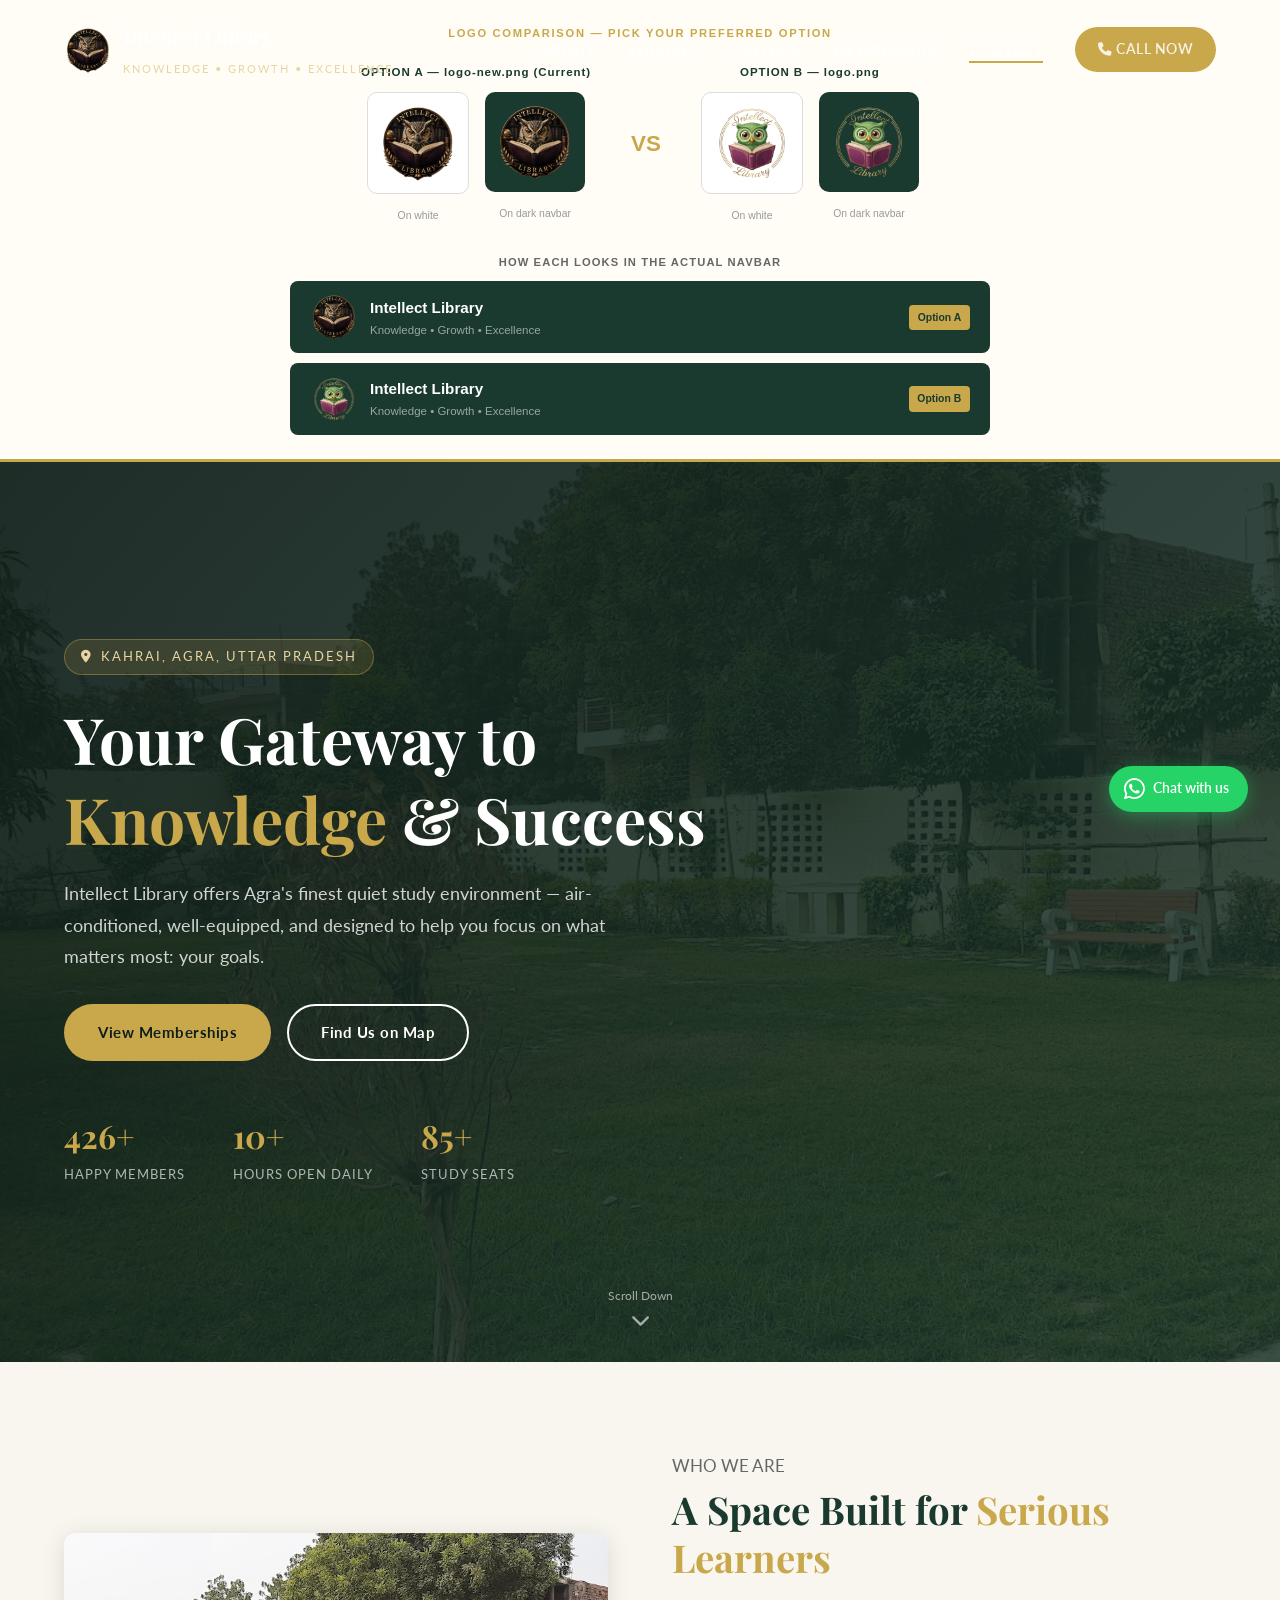
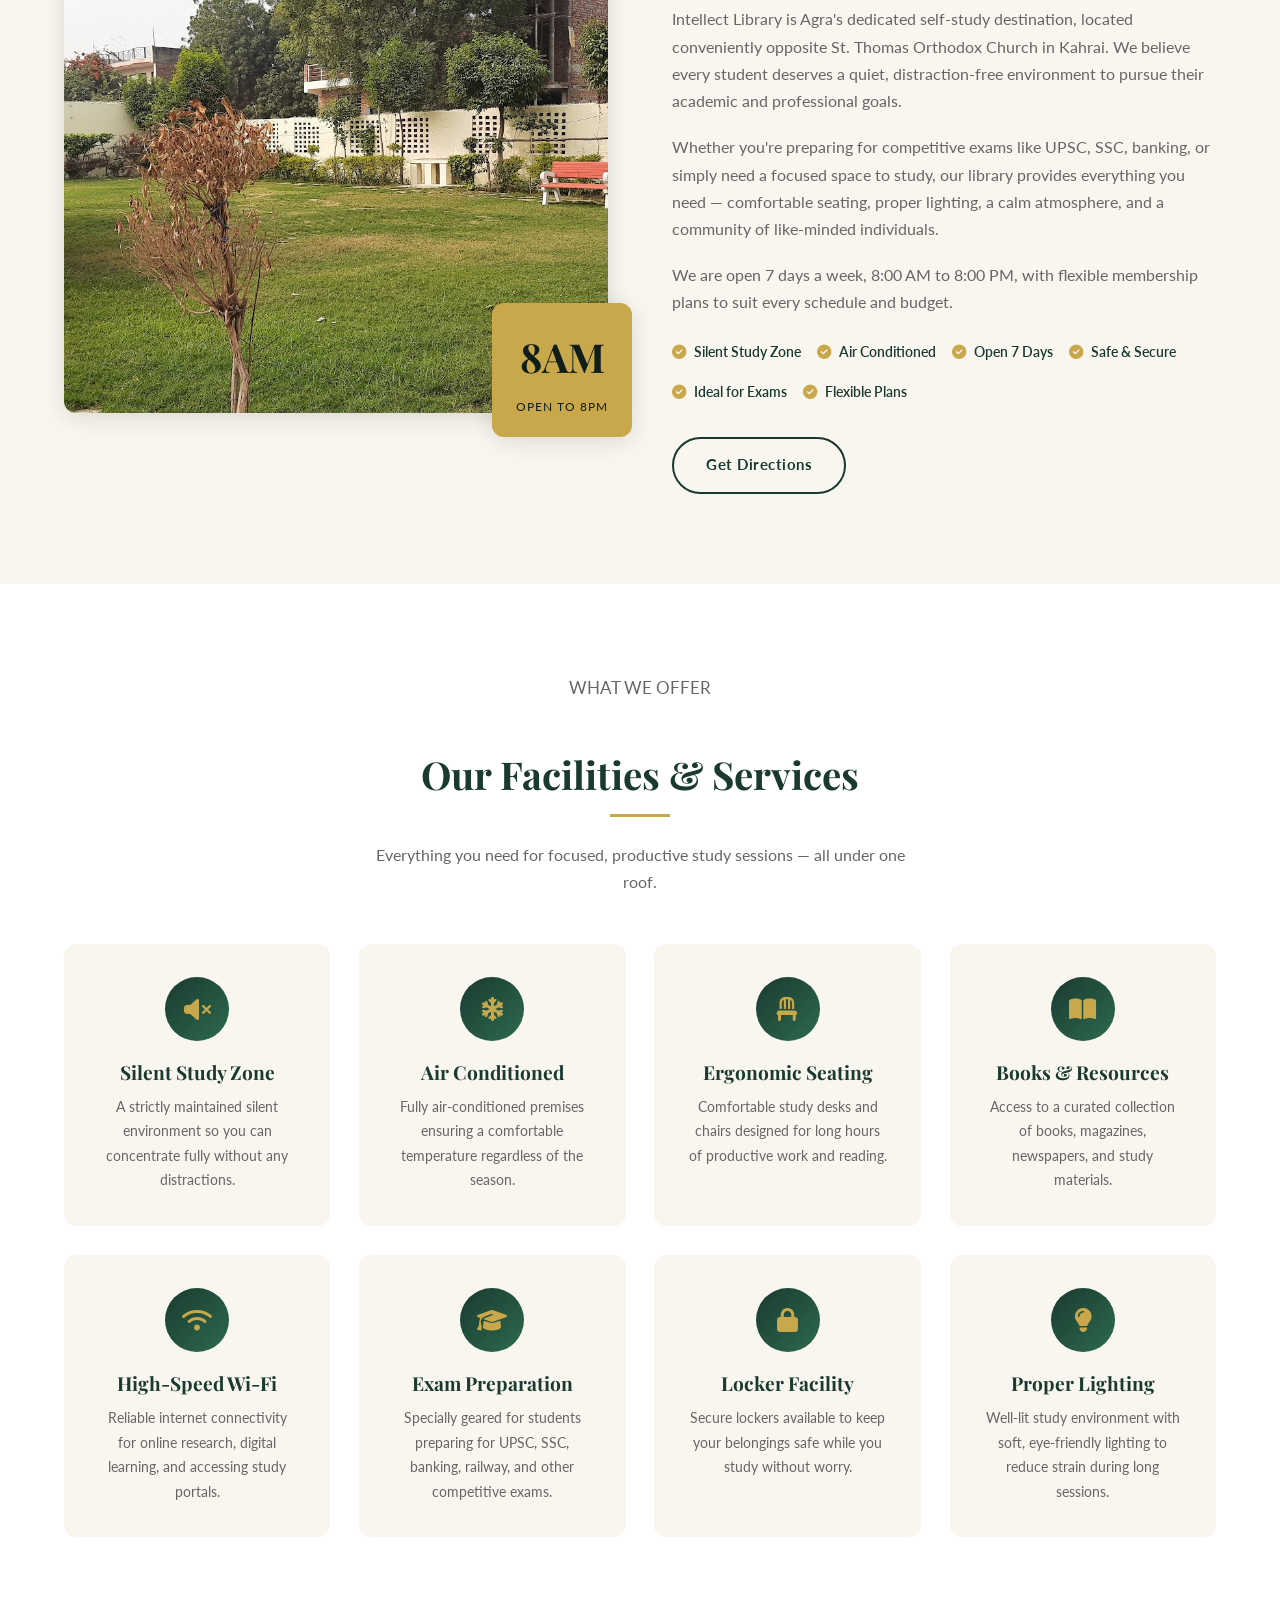
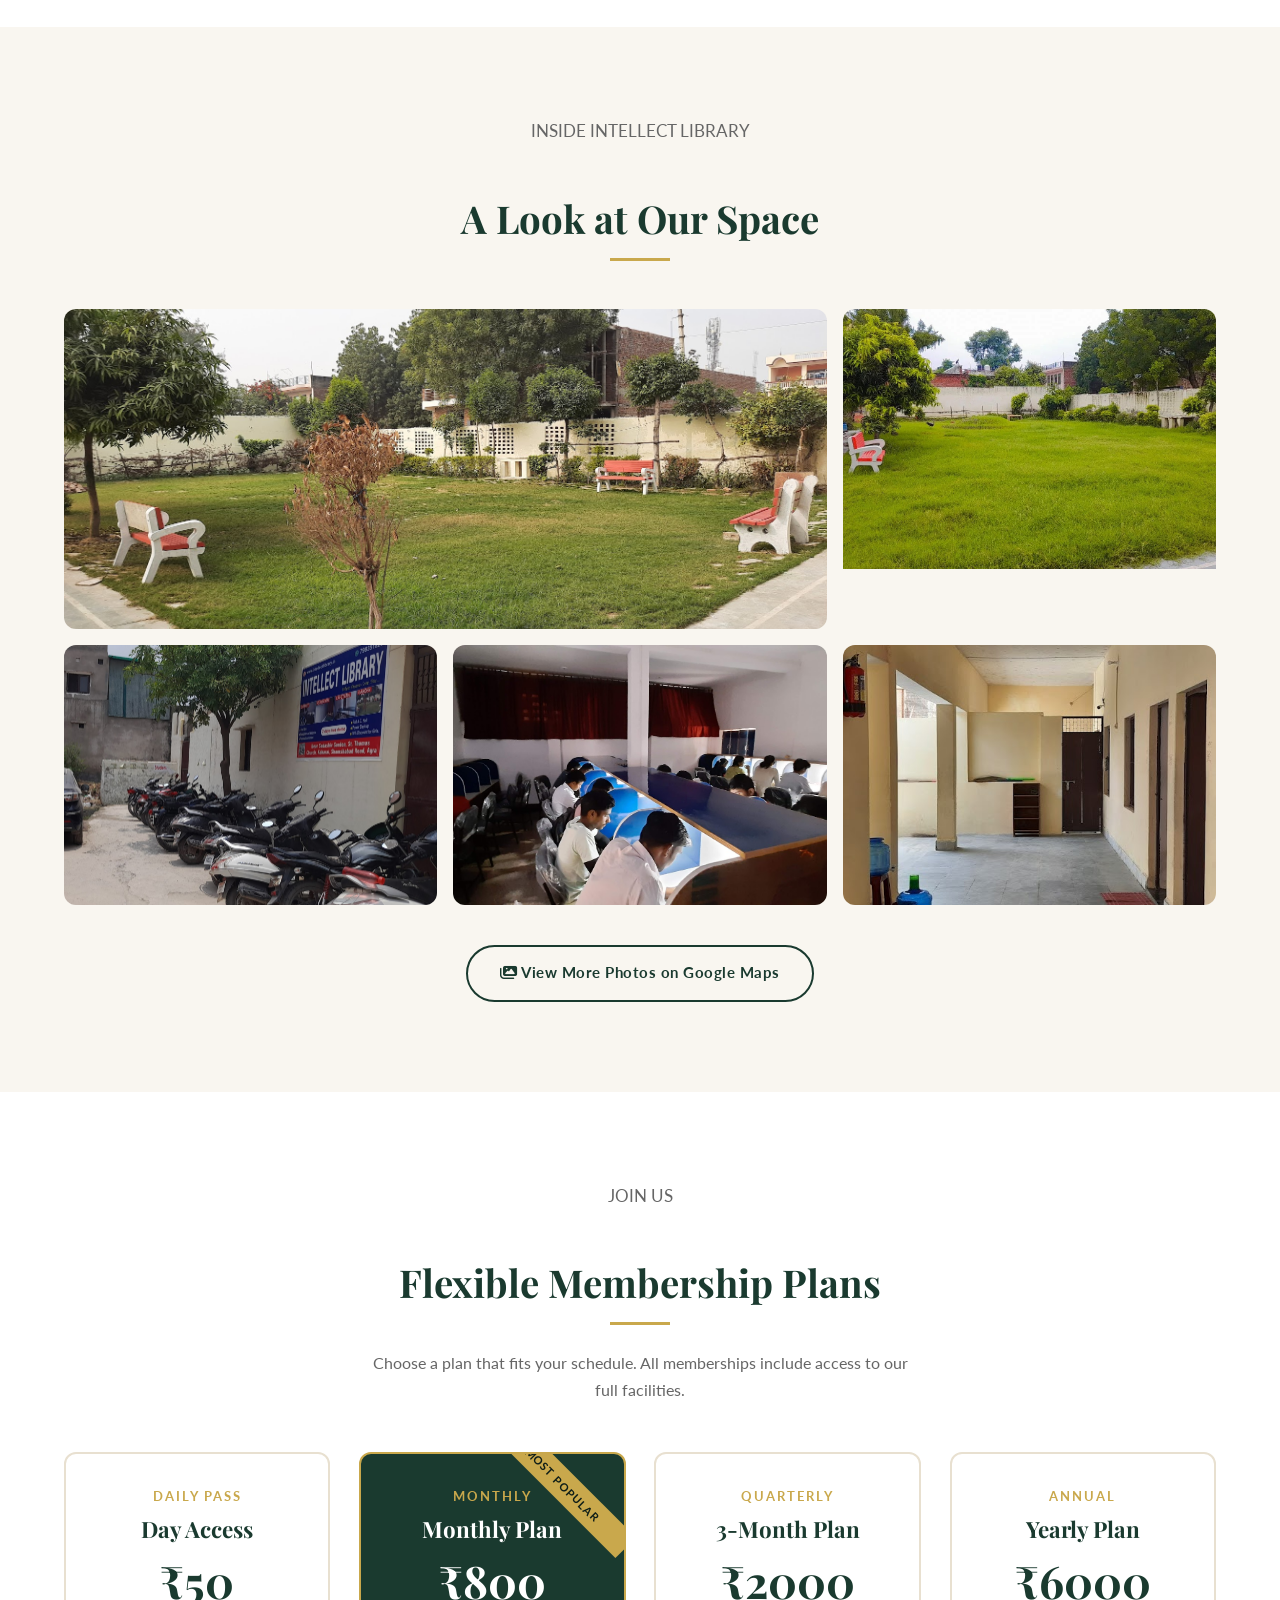
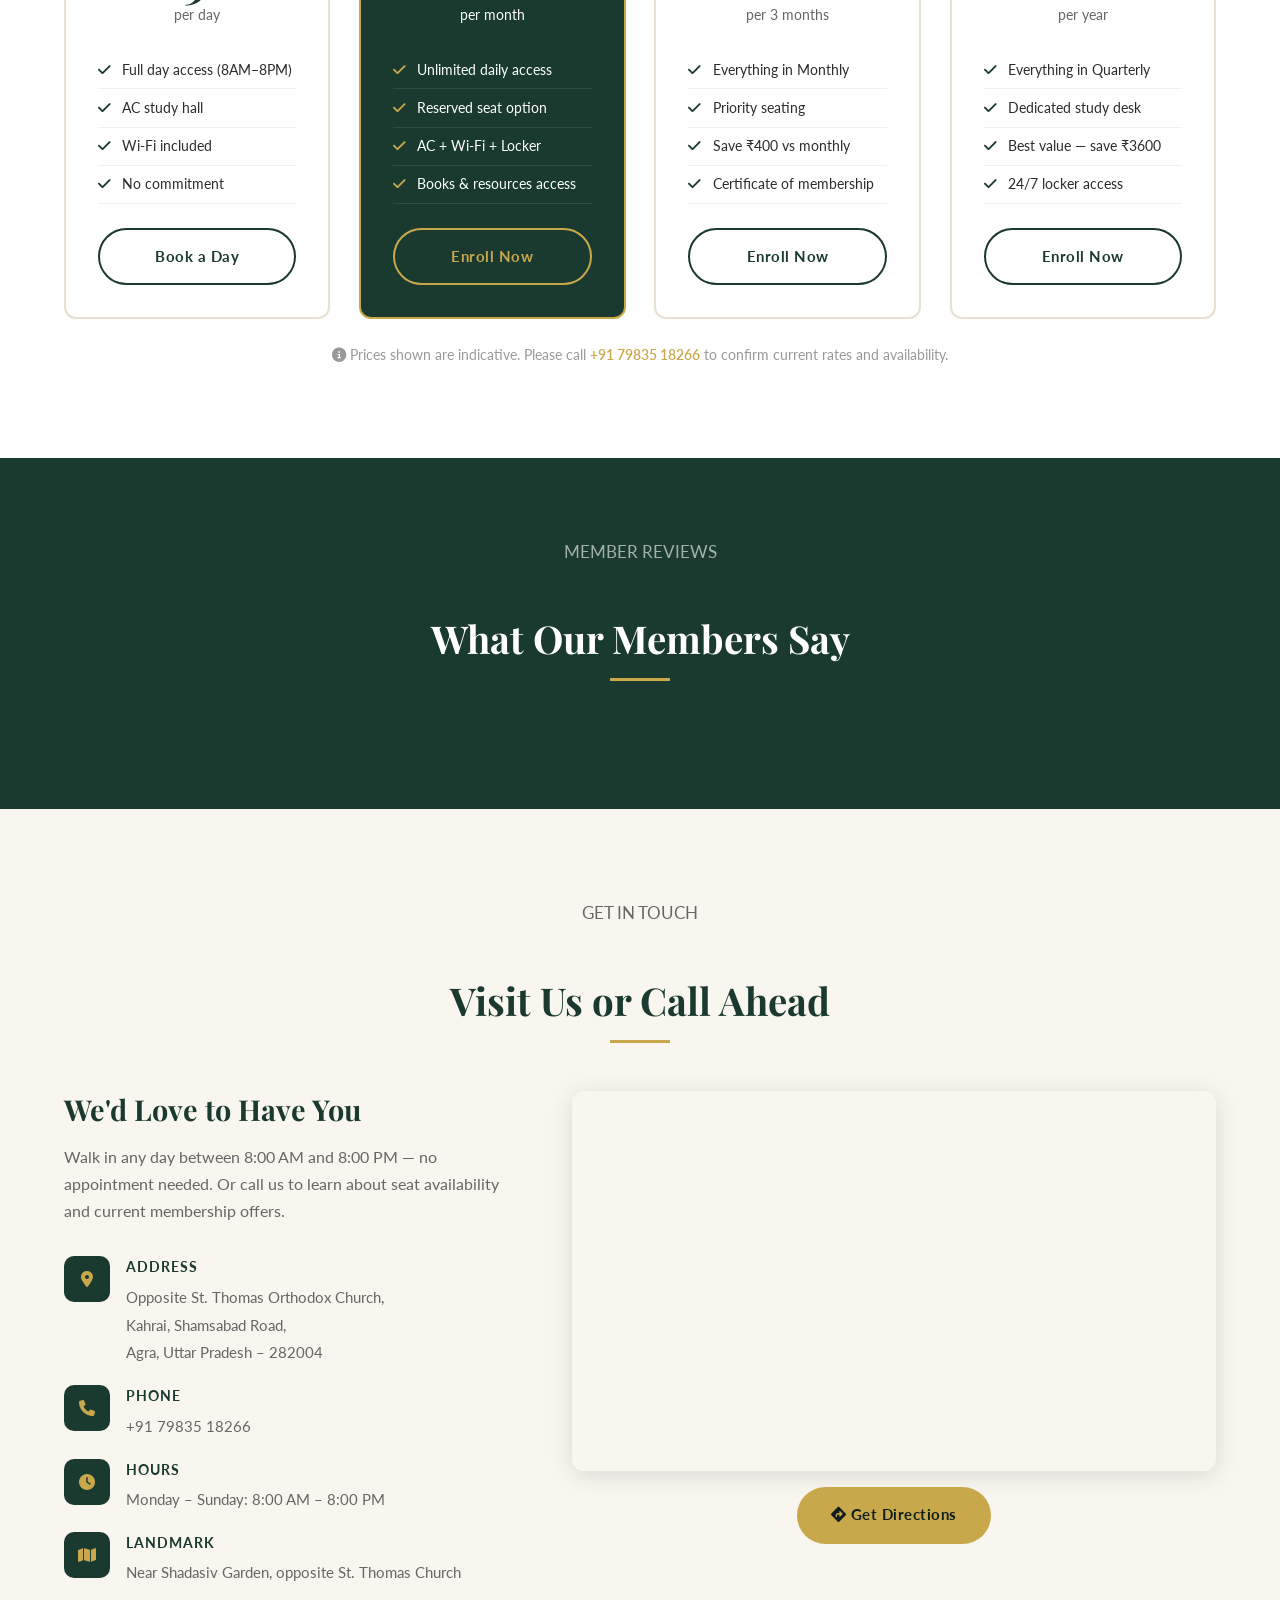
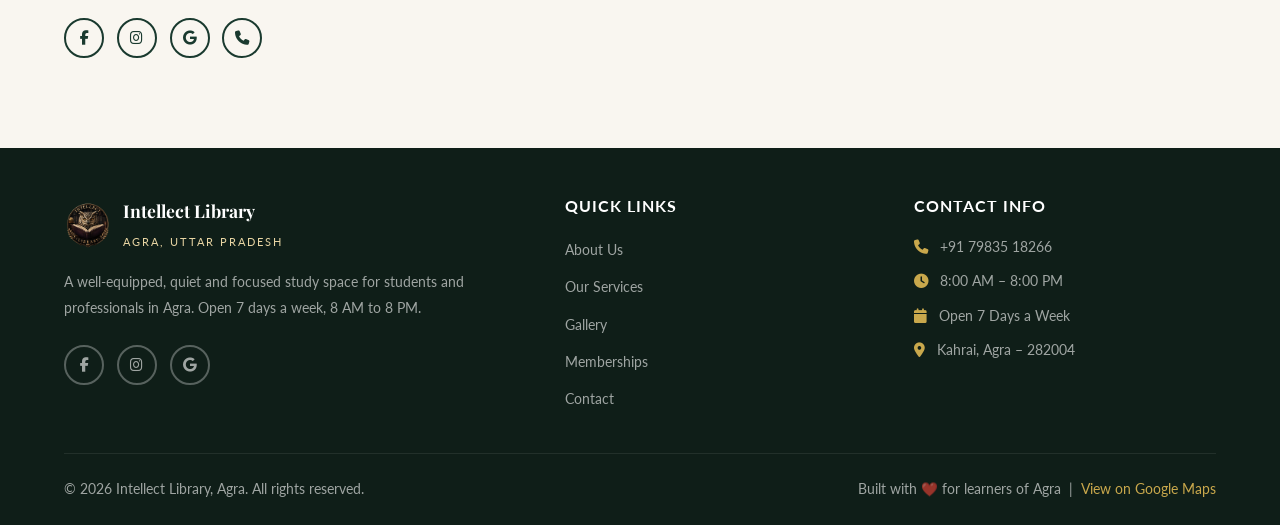
==== commit 830897ee: "Add logo comparison panel and logo.png for review Show both logo options (logo-new.png vs logo.png) " ====
--- a/index.html
+++ b/index.html
@@ -104,6 +104,76 @@
 </head>
 <body>
 
+  <!-- ══════ LOGO COMPARISON PANEL (temporary — remove once you decide) ══════ -->
+  <div id="logo-compare" style="background:#fffdf5;border-bottom:3px solid #c9a84c;padding:1.5rem 2rem;font-family:sans-serif;">
+    <div style="text-align:center;font-size:.7rem;font-weight:700;letter-spacing:.15em;color:#c9a84c;margin-bottom:1.25rem;">LOGO COMPARISON — PICK YOUR PREFERRED OPTION</div>
+
+    <!-- Side-by-side logo swatches -->
+    <div style="display:flex;flex-wrap:wrap;gap:2.5rem;justify-content:center;align-items:flex-start;margin-bottom:1.75rem;">
+
+      <!-- Option A -->
+      <div style="text-align:center;">
+        <div style="font-size:.72rem;font-weight:700;color:#1a3a2f;letter-spacing:.08em;margin-bottom:.6rem;">OPTION A — logo-new.png (Current)</div>
+        <div style="display:flex;gap:1rem;justify-content:center;">
+          <div style="text-align:center;">
+            <div style="background:#fff;border:1px solid #ddd;border-radius:10px;padding:10px;display:inline-block;">
+              <img src="resources/images/logo-new.png" style="width:80px;height:80px;display:block;" alt="logo-new on white" />
+            </div>
+            <div style="font-size:.65rem;color:#999;margin-top:.3rem;">On white</div>
+          </div>
+          <div style="text-align:center;">
+            <div style="background:#1a3a2f;border-radius:10px;padding:10px;display:inline-block;">
+              <img src="resources/images/logo-new.png" style="width:80px;height:80px;display:block;" alt="logo-new on dark" />
+            </div>
+            <div style="font-size:.65rem;color:#999;margin-top:.3rem;">On dark navbar</div>
+          </div>
+        </div>
+      </div>
+
+      <div style="align-self:center;font-size:1.4rem;font-weight:700;color:#c9a84c;">VS</div>
+
+      <!-- Option B -->
+      <div style="text-align:center;">
+        <div style="font-size:.72rem;font-weight:700;color:#1a3a2f;letter-spacing:.08em;margin-bottom:.6rem;">OPTION B — logo.png</div>
+        <div style="display:flex;gap:1rem;justify-content:center;">
+          <div style="text-align:center;">
+            <div style="background:#fff;border:1px solid #ddd;border-radius:10px;padding:10px;display:inline-block;">
+              <img src="resources/images/logo.png" style="width:80px;height:80px;display:block;" alt="logo on white" />
+            </div>
+            <div style="font-size:.65rem;color:#999;margin-top:.3rem;">On white</div>
+          </div>
+          <div style="text-align:center;">
+            <div style="background:#1a3a2f;border-radius:10px;padding:10px;display:inline-block;">
+              <img src="resources/images/logo.png" style="width:80px;height:80px;display:block;" alt="logo on dark" />
+            </div>
+            <div style="font-size:.65rem;color:#999;margin-top:.3rem;">On dark navbar</div>
+          </div>
+        </div>
+      </div>
+    </div>
+
+    <!-- Simulated navbar previews -->
+    <div style="max-width:700px;margin:0 auto;">
+      <div style="font-size:.7rem;font-weight:700;letter-spacing:.1em;color:#666;margin-bottom:.6rem;text-align:center;">HOW EACH LOOKS IN THE ACTUAL NAVBAR</div>
+      <div style="background:#1a3a2f;display:flex;align-items:center;padding:.75rem 1.25rem;border-radius:8px;margin-bottom:.6rem;gap:.75rem;">
+        <img src="resources/images/logo-new.png" style="width:48px;height:48px;flex-shrink:0;" alt="" />
+        <div>
+          <div style="color:#fff;font-weight:700;font-size:.95rem;">Intellect Library</div>
+          <div style="color:rgba(255,255,255,.55);font-size:.72rem;">Knowledge &bull; Growth &bull; Excellence</div>
+        </div>
+        <span style="margin-left:auto;background:#c9a84c;color:#1a3a2f;font-size:.65rem;font-weight:700;padding:.25rem .55rem;border-radius:4px;">Option A</span>
+      </div>
+      <div style="background:#1a3a2f;display:flex;align-items:center;padding:.75rem 1.25rem;border-radius:8px;gap:.75rem;">
+        <img src="resources/images/logo.png" style="width:48px;height:48px;flex-shrink:0;" alt="" />
+        <div>
+          <div style="color:#fff;font-weight:700;font-size:.95rem;">Intellect Library</div>
+          <div style="color:rgba(255,255,255,.55);font-size:.72rem;">Knowledge &bull; Growth &bull; Excellence</div>
+        </div>
+        <span style="margin-left:auto;background:#c9a84c;color:#1a3a2f;font-size:.65rem;font-weight:700;padding:.25rem .55rem;border-radius:4px;">Option B</span>
+      </div>
+    </div>
+  </div>
+
   <!-- ══════ NAVBAR ══════ -->
   <nav id="navbar" aria-label="Main navigation">
     <div class="container nav-inner">
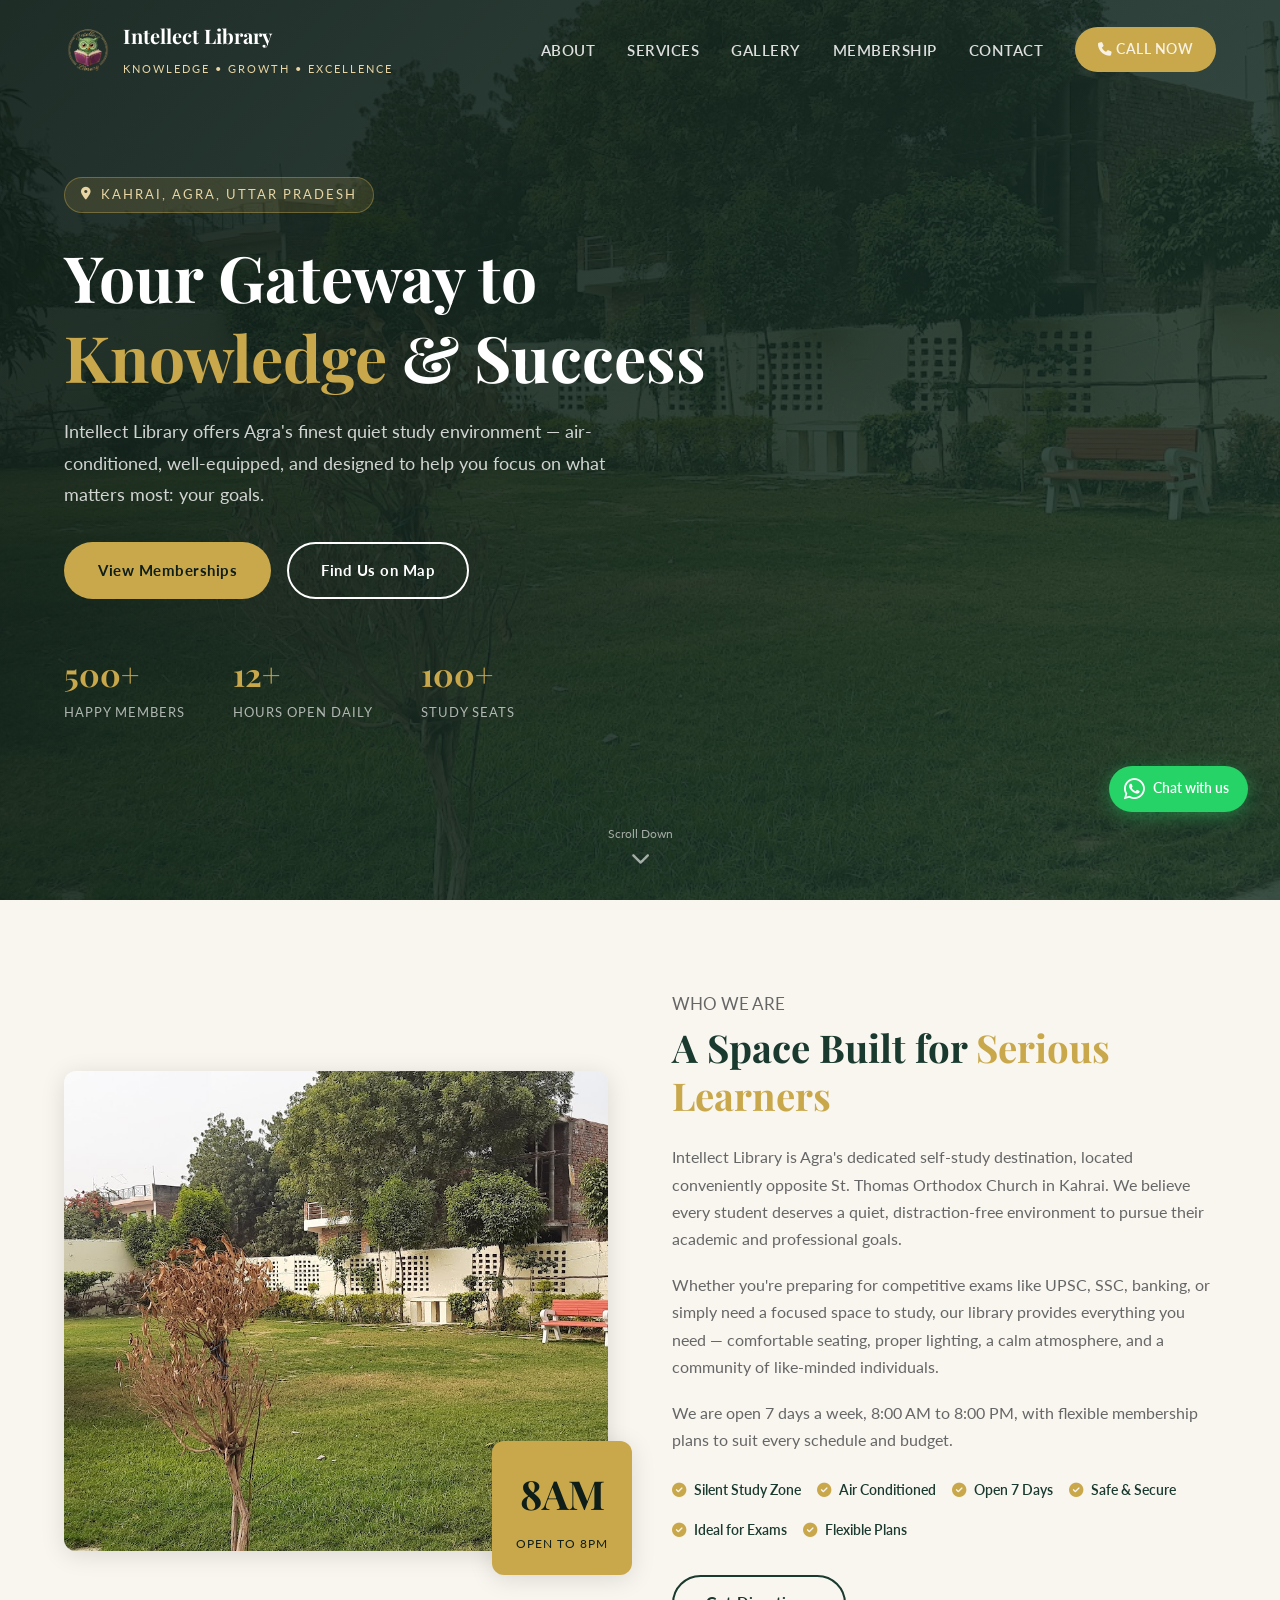
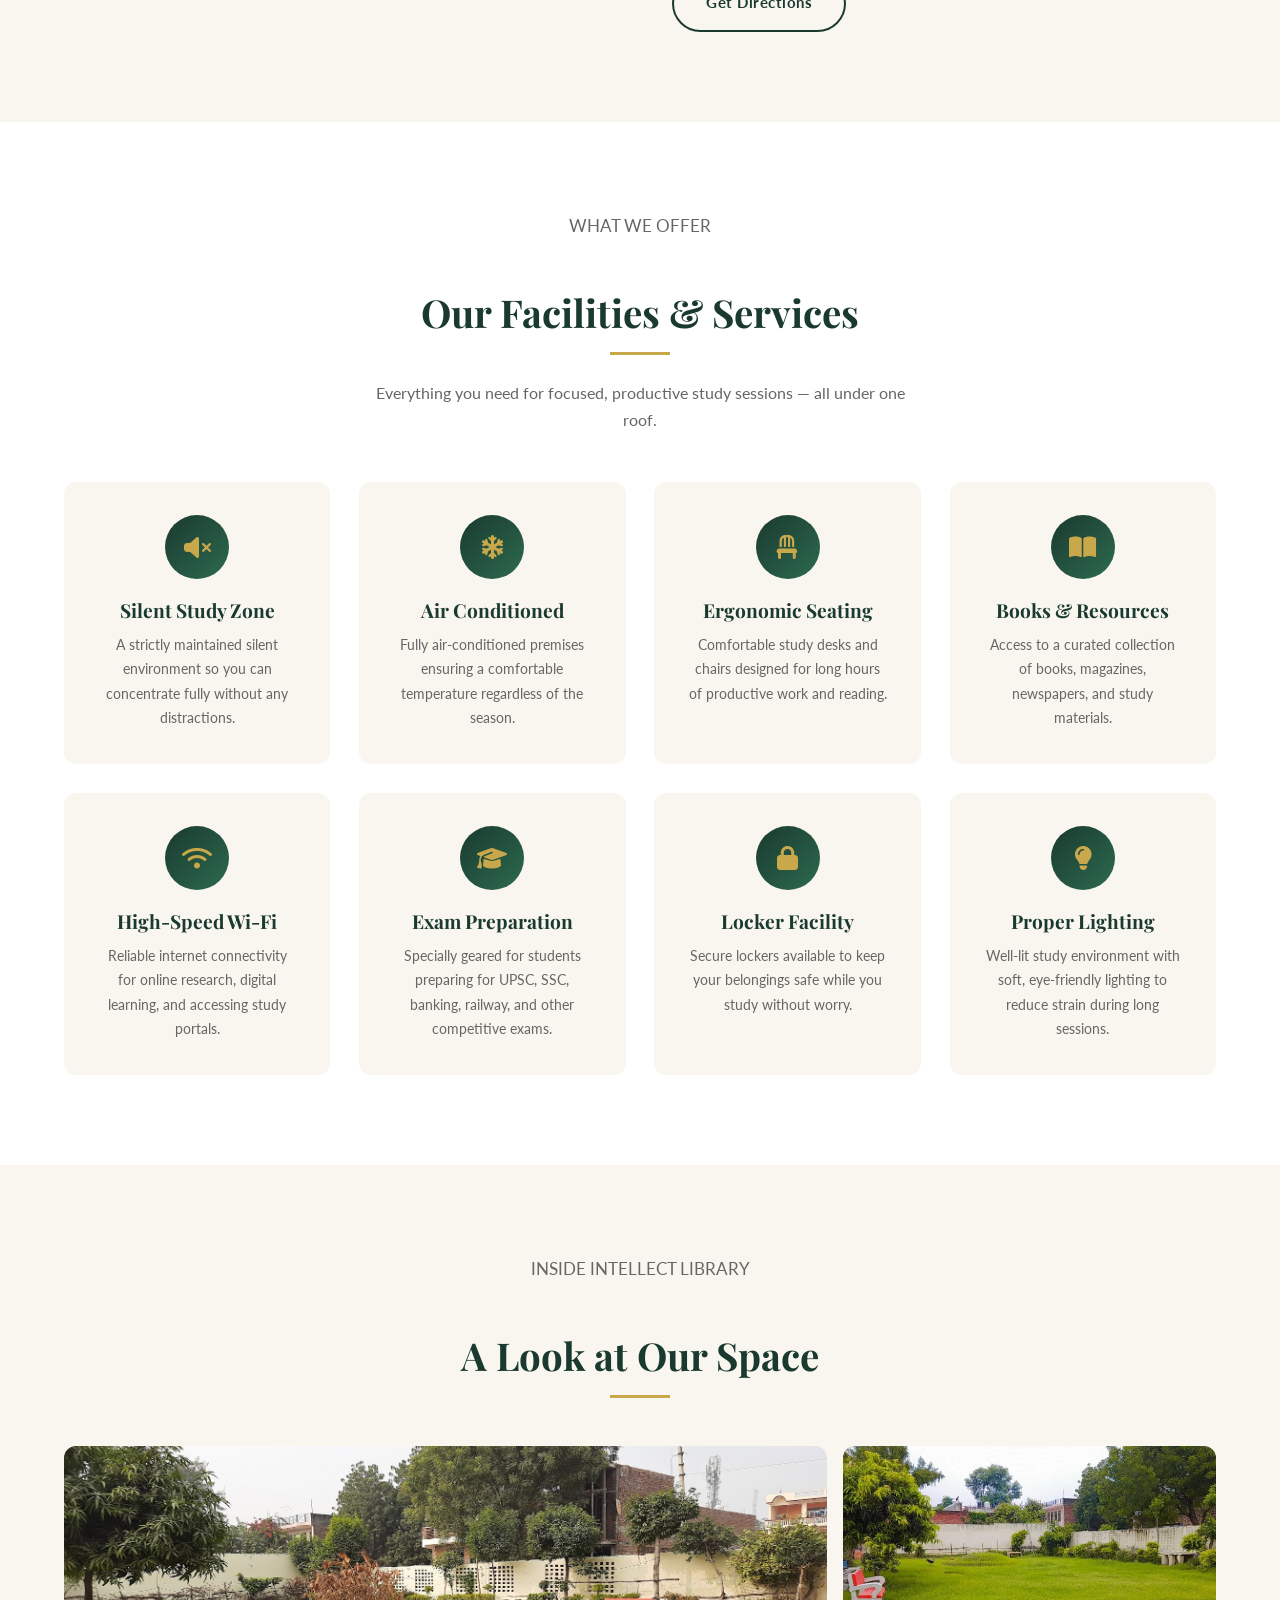
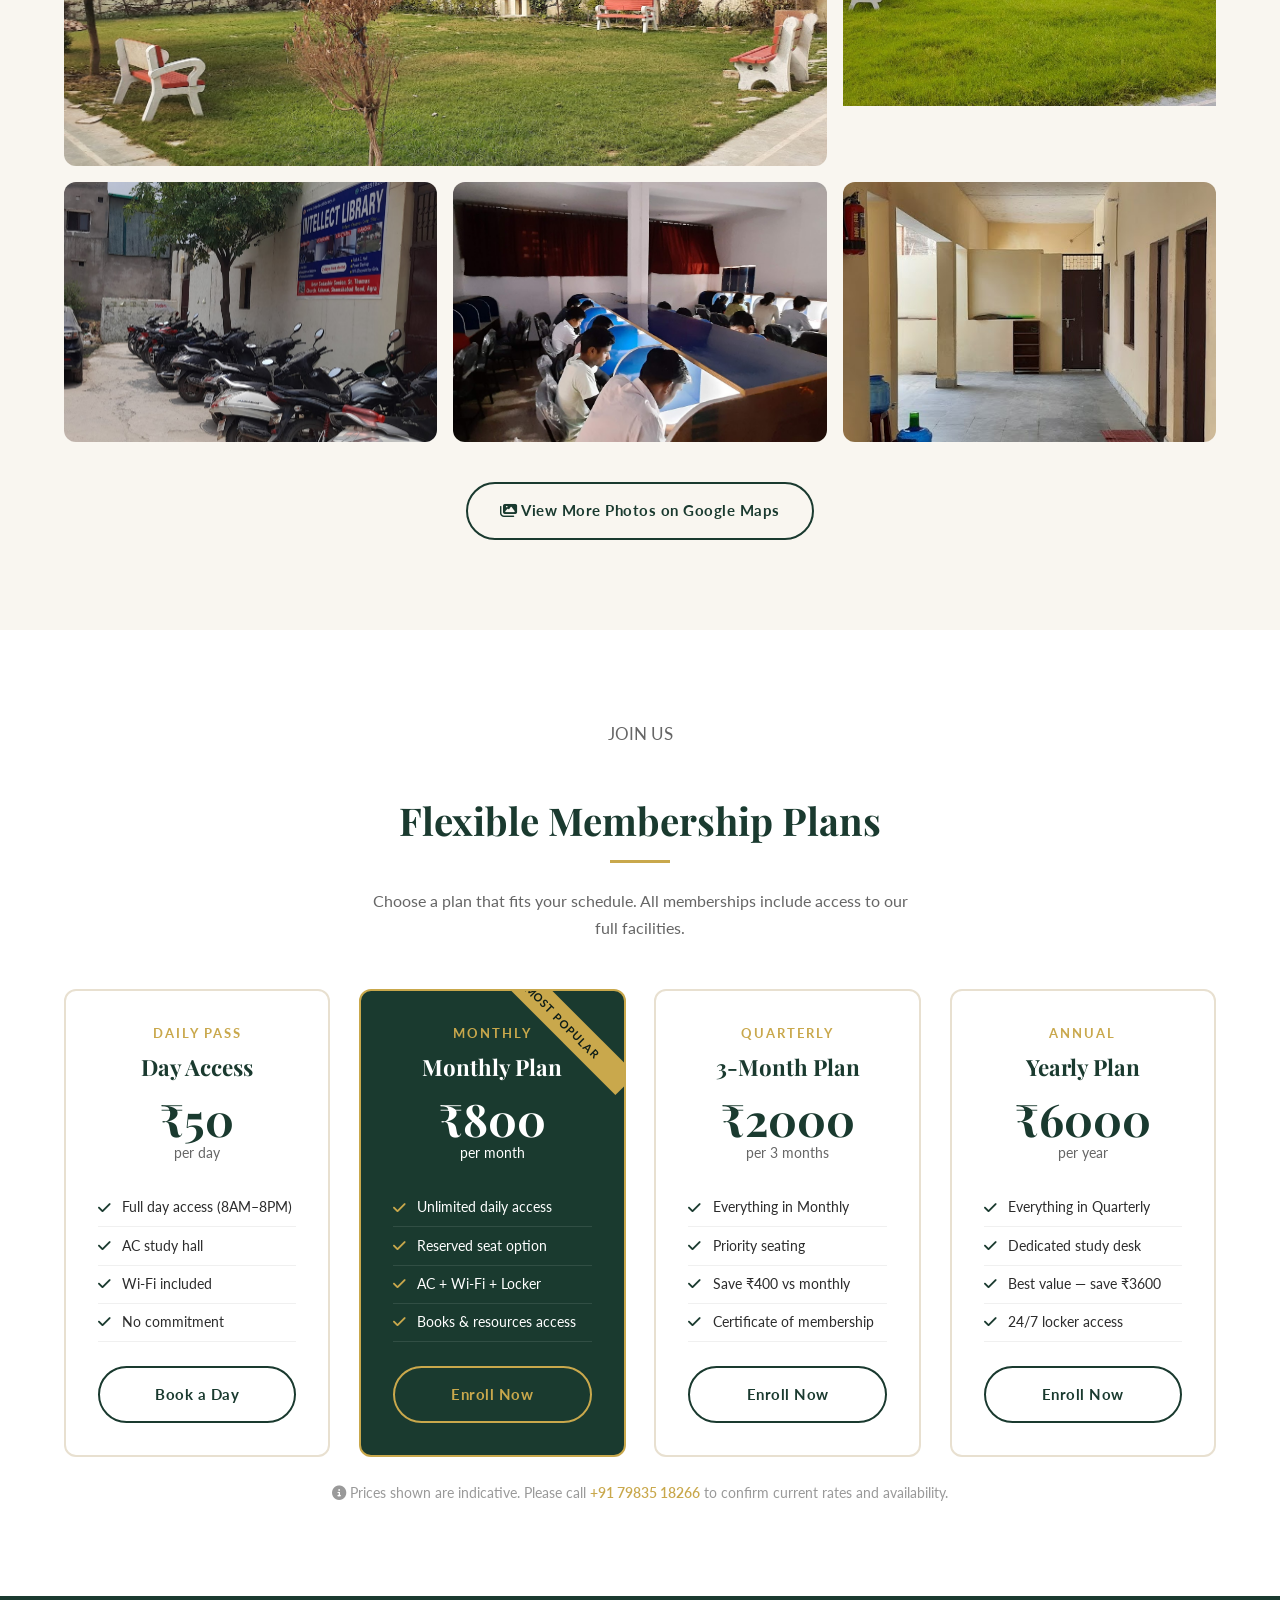
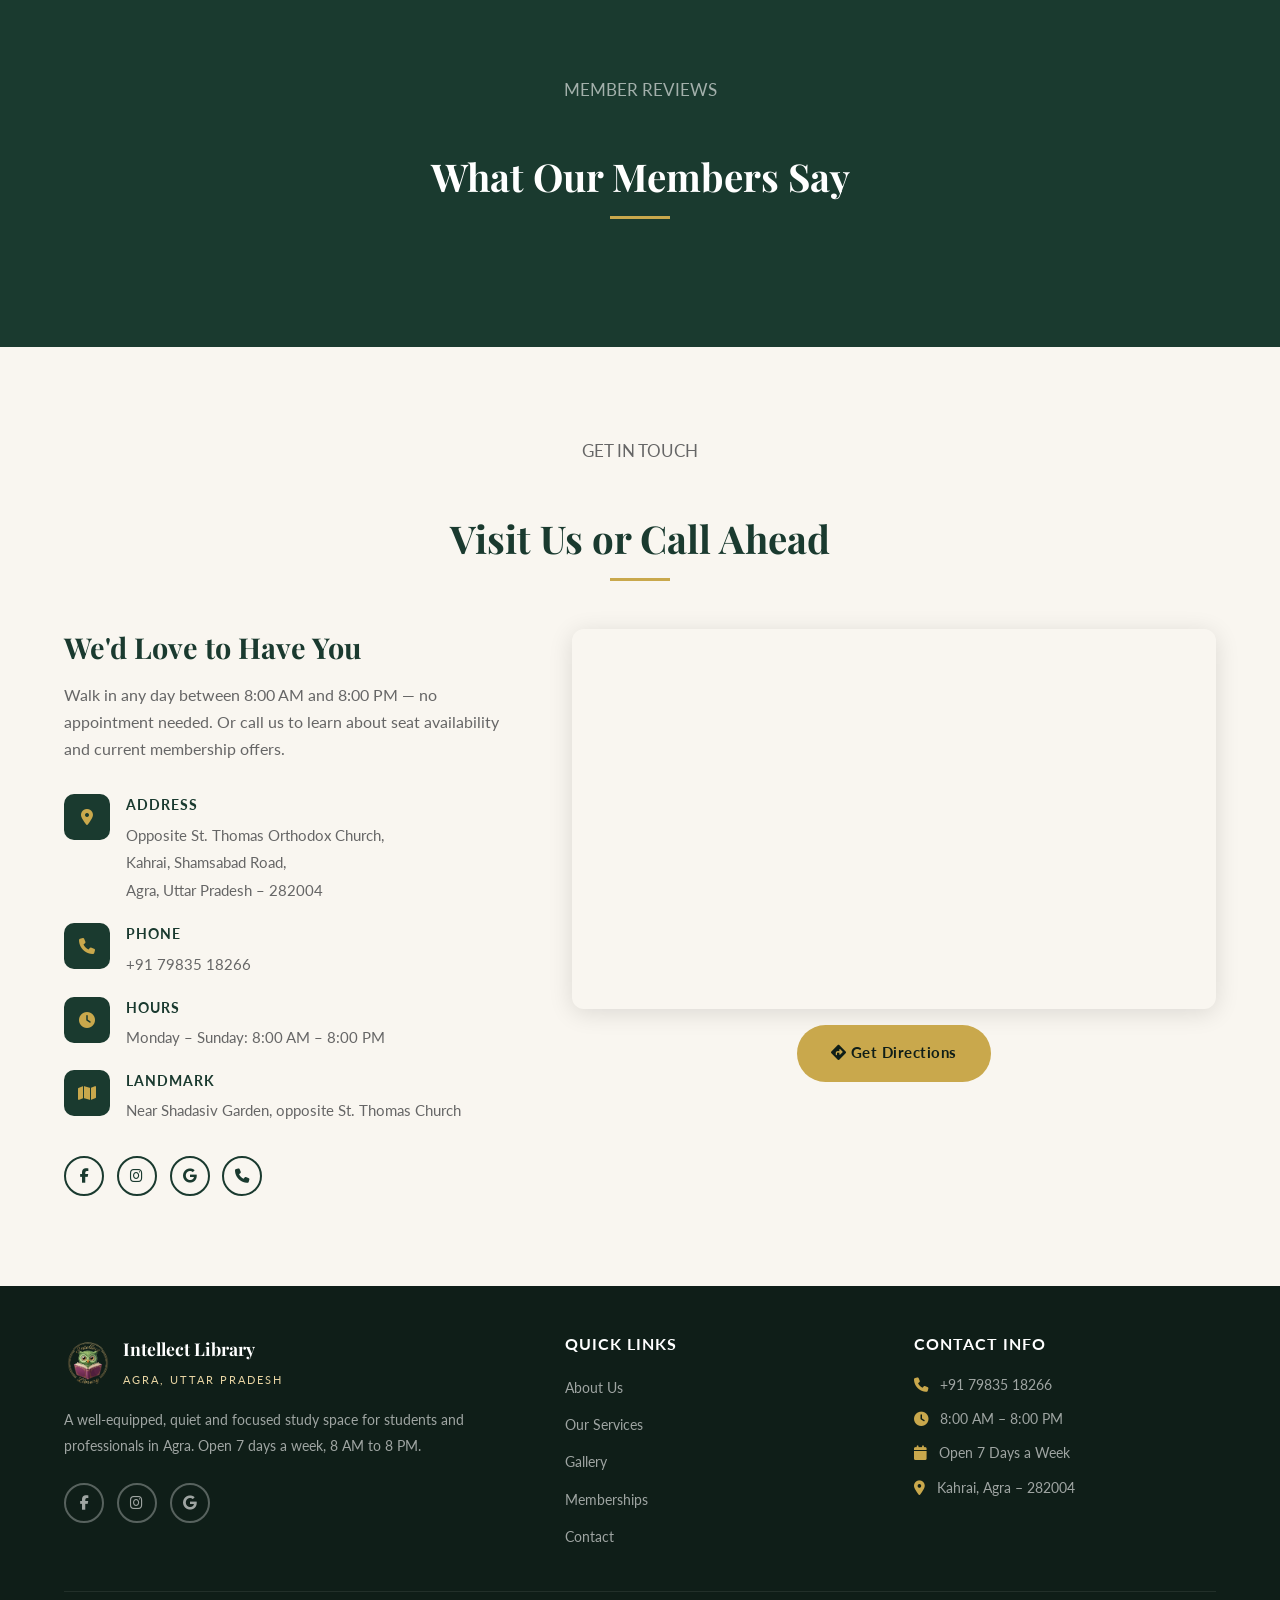
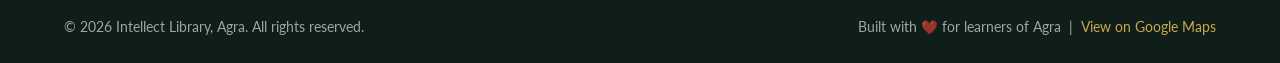
==== commit 990ca876: "Remove logo comparison panel; set logo.png as final logo" ====
--- a/index.html
+++ b/index.html
@@ -49,8 +49,8 @@
   <link rel="stylesheet" href="resources/css/style.css" />
 
   <!-- ══ Favicon ══ -->
-  <link rel="icon" type="image/png" href="resources/images/logo-new.png" />
-  <link rel="apple-touch-icon" href="resources/images/logo-new.png" />
+  <link rel="icon" type="image/png" href="resources/images/logo.png" />
+  <link rel="apple-touch-icon" href="resources/images/logo.png" />
 
   <!-- ══ Preload critical above-fold image ══ -->
   <link rel="preload" as="image" href="resources/images/gallery-01.jpg" />
@@ -104,81 +104,11 @@
 </head>
 <body>
 
-  <!-- ══════ LOGO COMPARISON PANEL (temporary — remove once you decide) ══════ -->
-  <div id="logo-compare" style="background:#fffdf5;border-bottom:3px solid #c9a84c;padding:1.5rem 2rem;font-family:sans-serif;">
-    <div style="text-align:center;font-size:.7rem;font-weight:700;letter-spacing:.15em;color:#c9a84c;margin-bottom:1.25rem;">LOGO COMPARISON — PICK YOUR PREFERRED OPTION</div>
-
-    <!-- Side-by-side logo swatches -->
-    <div style="display:flex;flex-wrap:wrap;gap:2.5rem;justify-content:center;align-items:flex-start;margin-bottom:1.75rem;">
-
-      <!-- Option A -->
-      <div style="text-align:center;">
-        <div style="font-size:.72rem;font-weight:700;color:#1a3a2f;letter-spacing:.08em;margin-bottom:.6rem;">OPTION A — logo-new.png (Current)</div>
-        <div style="display:flex;gap:1rem;justify-content:center;">
-          <div style="text-align:center;">
-            <div style="background:#fff;border:1px solid #ddd;border-radius:10px;padding:10px;display:inline-block;">
-              <img src="resources/images/logo-new.png" style="width:80px;height:80px;display:block;" alt="logo-new on white" />
-            </div>
-            <div style="font-size:.65rem;color:#999;margin-top:.3rem;">On white</div>
-          </div>
-          <div style="text-align:center;">
-            <div style="background:#1a3a2f;border-radius:10px;padding:10px;display:inline-block;">
-              <img src="resources/images/logo-new.png" style="width:80px;height:80px;display:block;" alt="logo-new on dark" />
-            </div>
-            <div style="font-size:.65rem;color:#999;margin-top:.3rem;">On dark navbar</div>
-          </div>
-        </div>
-      </div>
-
-      <div style="align-self:center;font-size:1.4rem;font-weight:700;color:#c9a84c;">VS</div>
-
-      <!-- Option B -->
-      <div style="text-align:center;">
-        <div style="font-size:.72rem;font-weight:700;color:#1a3a2f;letter-spacing:.08em;margin-bottom:.6rem;">OPTION B — logo.png</div>
-        <div style="display:flex;gap:1rem;justify-content:center;">
-          <div style="text-align:center;">
-            <div style="background:#fff;border:1px solid #ddd;border-radius:10px;padding:10px;display:inline-block;">
-              <img src="resources/images/logo.png" style="width:80px;height:80px;display:block;" alt="logo on white" />
-            </div>
-            <div style="font-size:.65rem;color:#999;margin-top:.3rem;">On white</div>
-          </div>
-          <div style="text-align:center;">
-            <div style="background:#1a3a2f;border-radius:10px;padding:10px;display:inline-block;">
-              <img src="resources/images/logo.png" style="width:80px;height:80px;display:block;" alt="logo on dark" />
-            </div>
-            <div style="font-size:.65rem;color:#999;margin-top:.3rem;">On dark navbar</div>
-          </div>
-        </div>
-      </div>
-    </div>
-
-    <!-- Simulated navbar previews -->
-    <div style="max-width:700px;margin:0 auto;">
-      <div style="font-size:.7rem;font-weight:700;letter-spacing:.1em;color:#666;margin-bottom:.6rem;text-align:center;">HOW EACH LOOKS IN THE ACTUAL NAVBAR</div>
-      <div style="background:#1a3a2f;display:flex;align-items:center;padding:.75rem 1.25rem;border-radius:8px;margin-bottom:.6rem;gap:.75rem;">
-        <img src="resources/images/logo-new.png" style="width:48px;height:48px;flex-shrink:0;" alt="" />
-        <div>
-          <div style="color:#fff;font-weight:700;font-size:.95rem;">Intellect Library</div>
-          <div style="color:rgba(255,255,255,.55);font-size:.72rem;">Knowledge &bull; Growth &bull; Excellence</div>
-        </div>
-        <span style="margin-left:auto;background:#c9a84c;color:#1a3a2f;font-size:.65rem;font-weight:700;padding:.25rem .55rem;border-radius:4px;">Option A</span>
-      </div>
-      <div style="background:#1a3a2f;display:flex;align-items:center;padding:.75rem 1.25rem;border-radius:8px;gap:.75rem;">
-        <img src="resources/images/logo.png" style="width:48px;height:48px;flex-shrink:0;" alt="" />
-        <div>
-          <div style="color:#fff;font-weight:700;font-size:.95rem;">Intellect Library</div>
-          <div style="color:rgba(255,255,255,.55);font-size:.72rem;">Knowledge &bull; Growth &bull; Excellence</div>
-        </div>
-        <span style="margin-left:auto;background:#c9a84c;color:#1a3a2f;font-size:.65rem;font-weight:700;padding:.25rem .55rem;border-radius:4px;">Option B</span>
-      </div>
-    </div>
-  </div>
-
   <!-- ══════ NAVBAR ══════ -->
   <nav id="navbar" aria-label="Main navigation">
     <div class="container nav-inner">
       <a href="#hero" class="logo">
-        <img src="resources/images/logo-new.png" alt="Intellect Library Logo" style="width:48px;height:48px;" />
+        <img src="resources/images/logo.png" alt="Intellect Library Logo" style="width:48px;height:48px;" />
         <div class="logo-text">
           <span class="name">Intellect Library</span>
           <span class="tagline">Knowledge &bull; Growth &bull; Excellence</span>
@@ -530,7 +460,7 @@
       <div class="footer-grid">
         <div class="footer-brand">
           <a href="#hero" class="logo">
-            <img src="resources/images/logo-new.png" alt="Intellect Library Logo" style="width:48px;height:48px;" />
+            <img src="resources/images/logo.png" alt="Intellect Library Logo" style="width:48px;height:48px;" />
             <div class="logo-text">
               <span class="name" style="font-size:1.1rem;">Intellect Library</span>
               <span class="tagline">Agra, Uttar Pradesh</span>
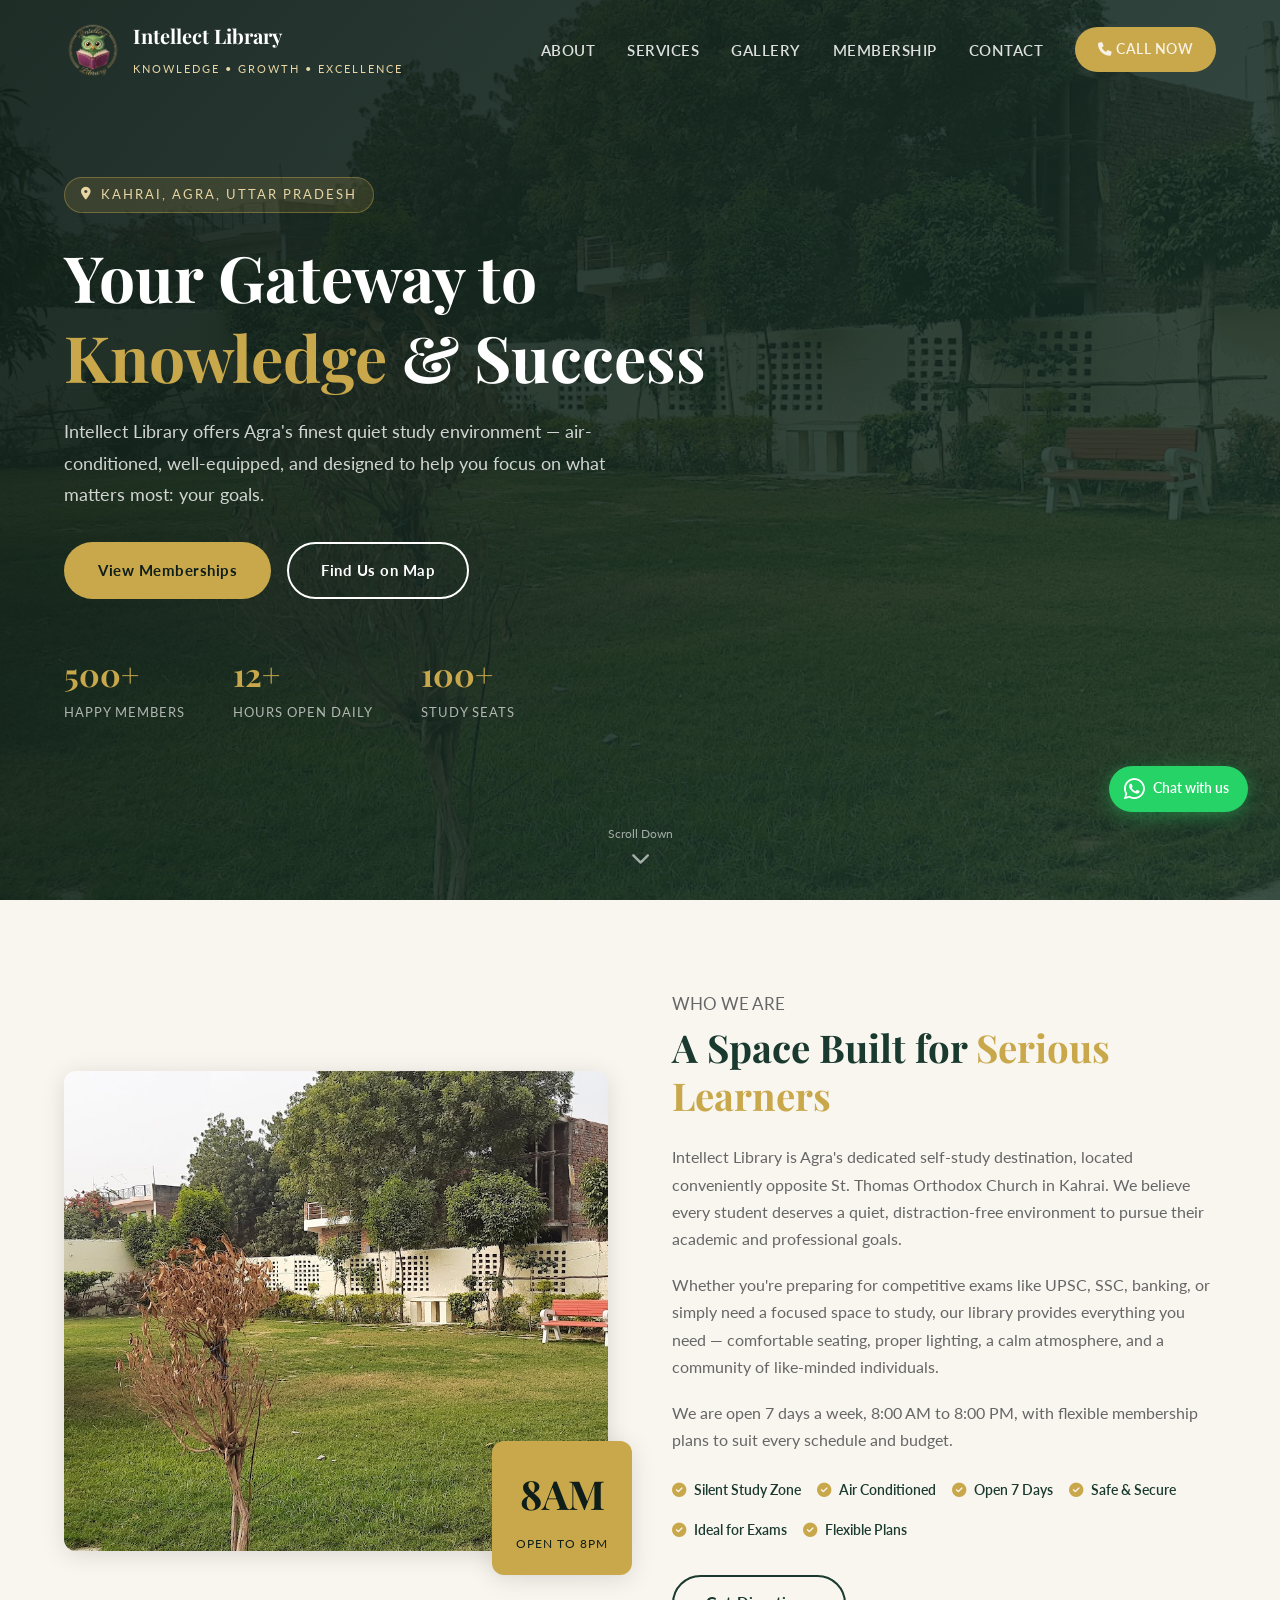
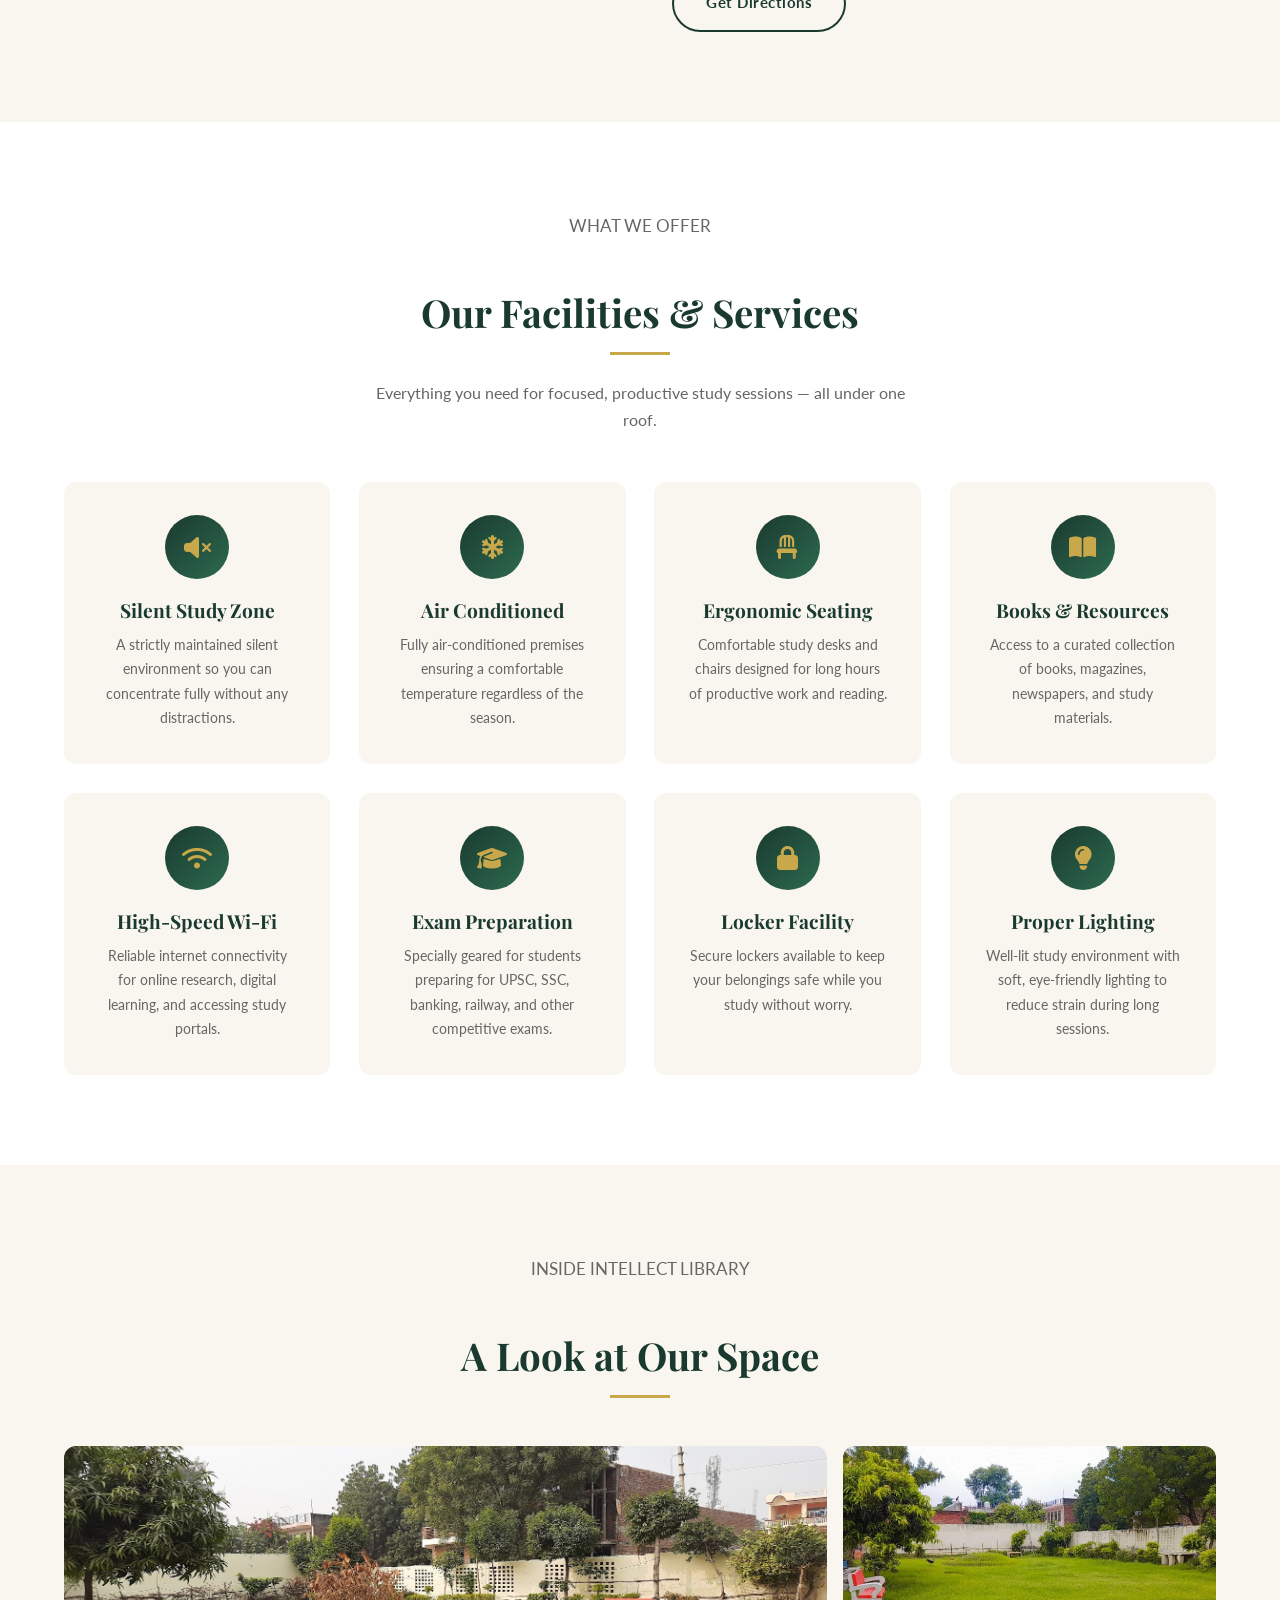
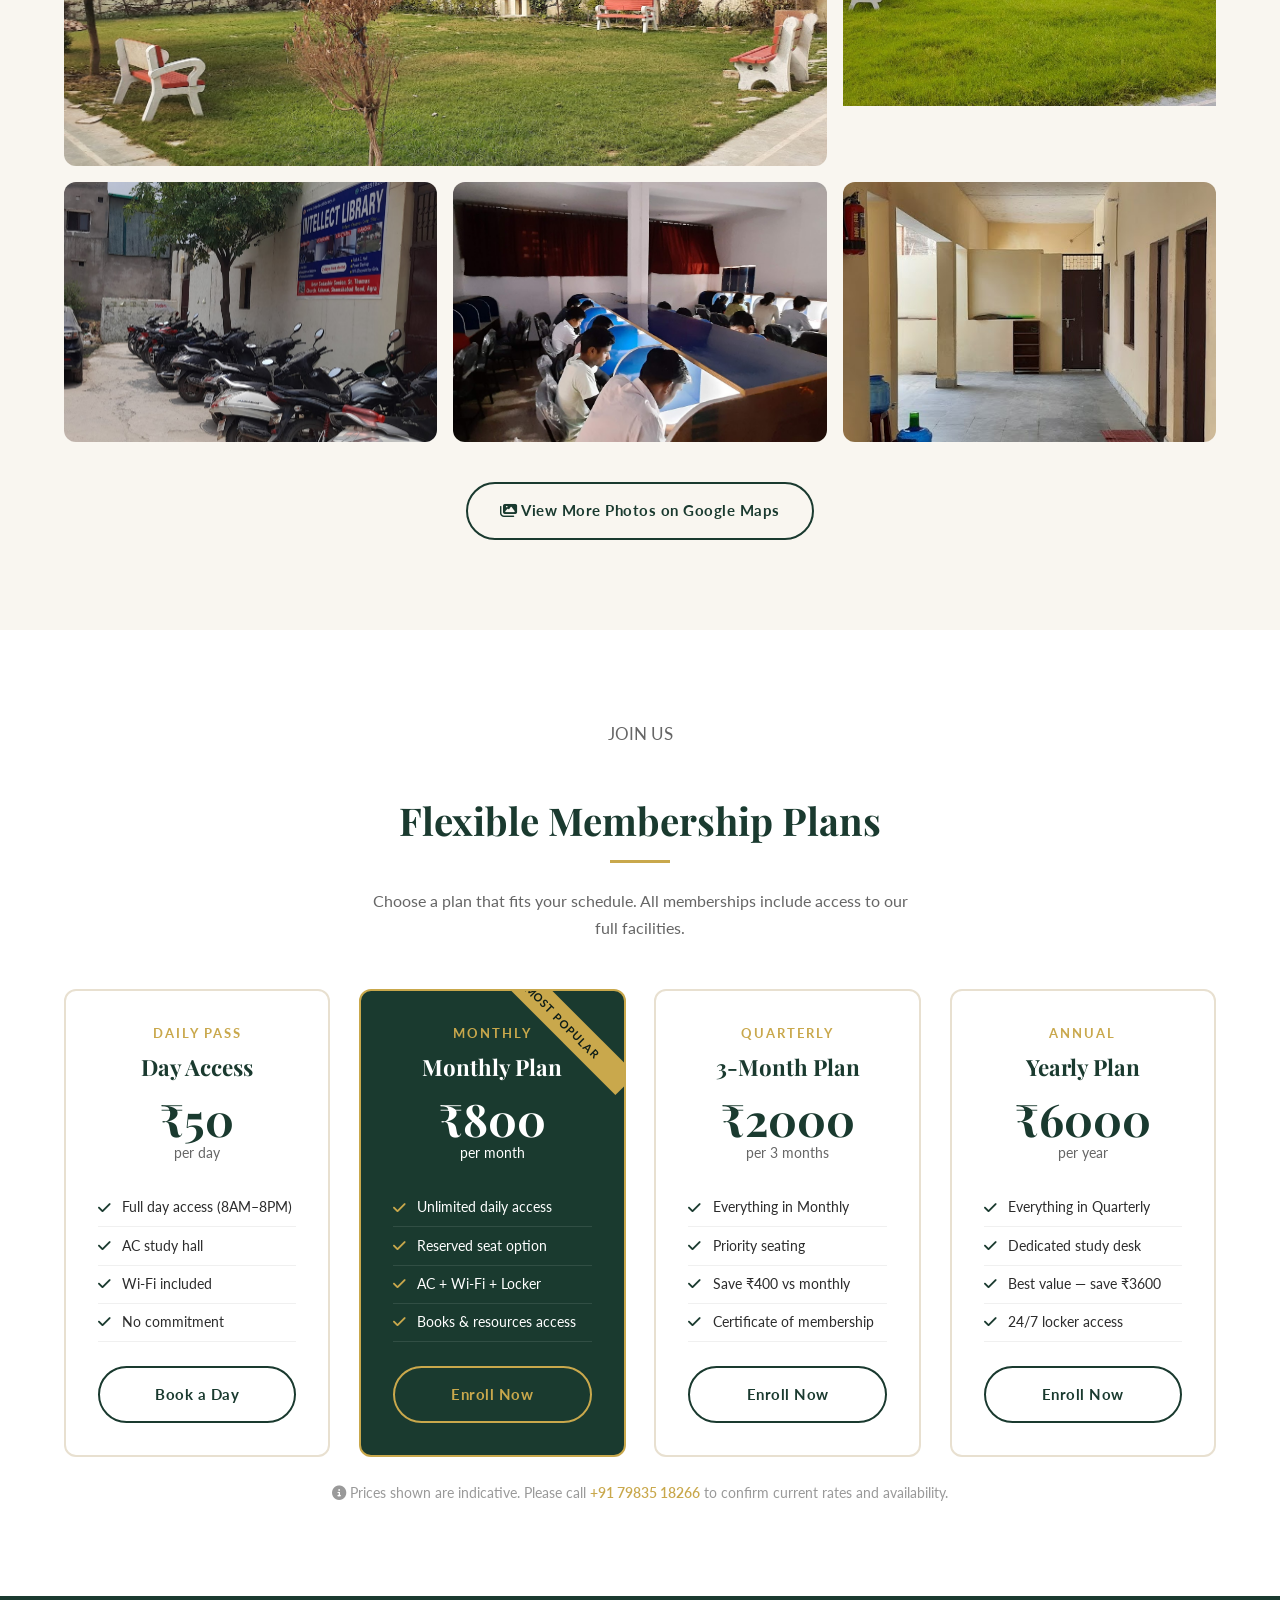
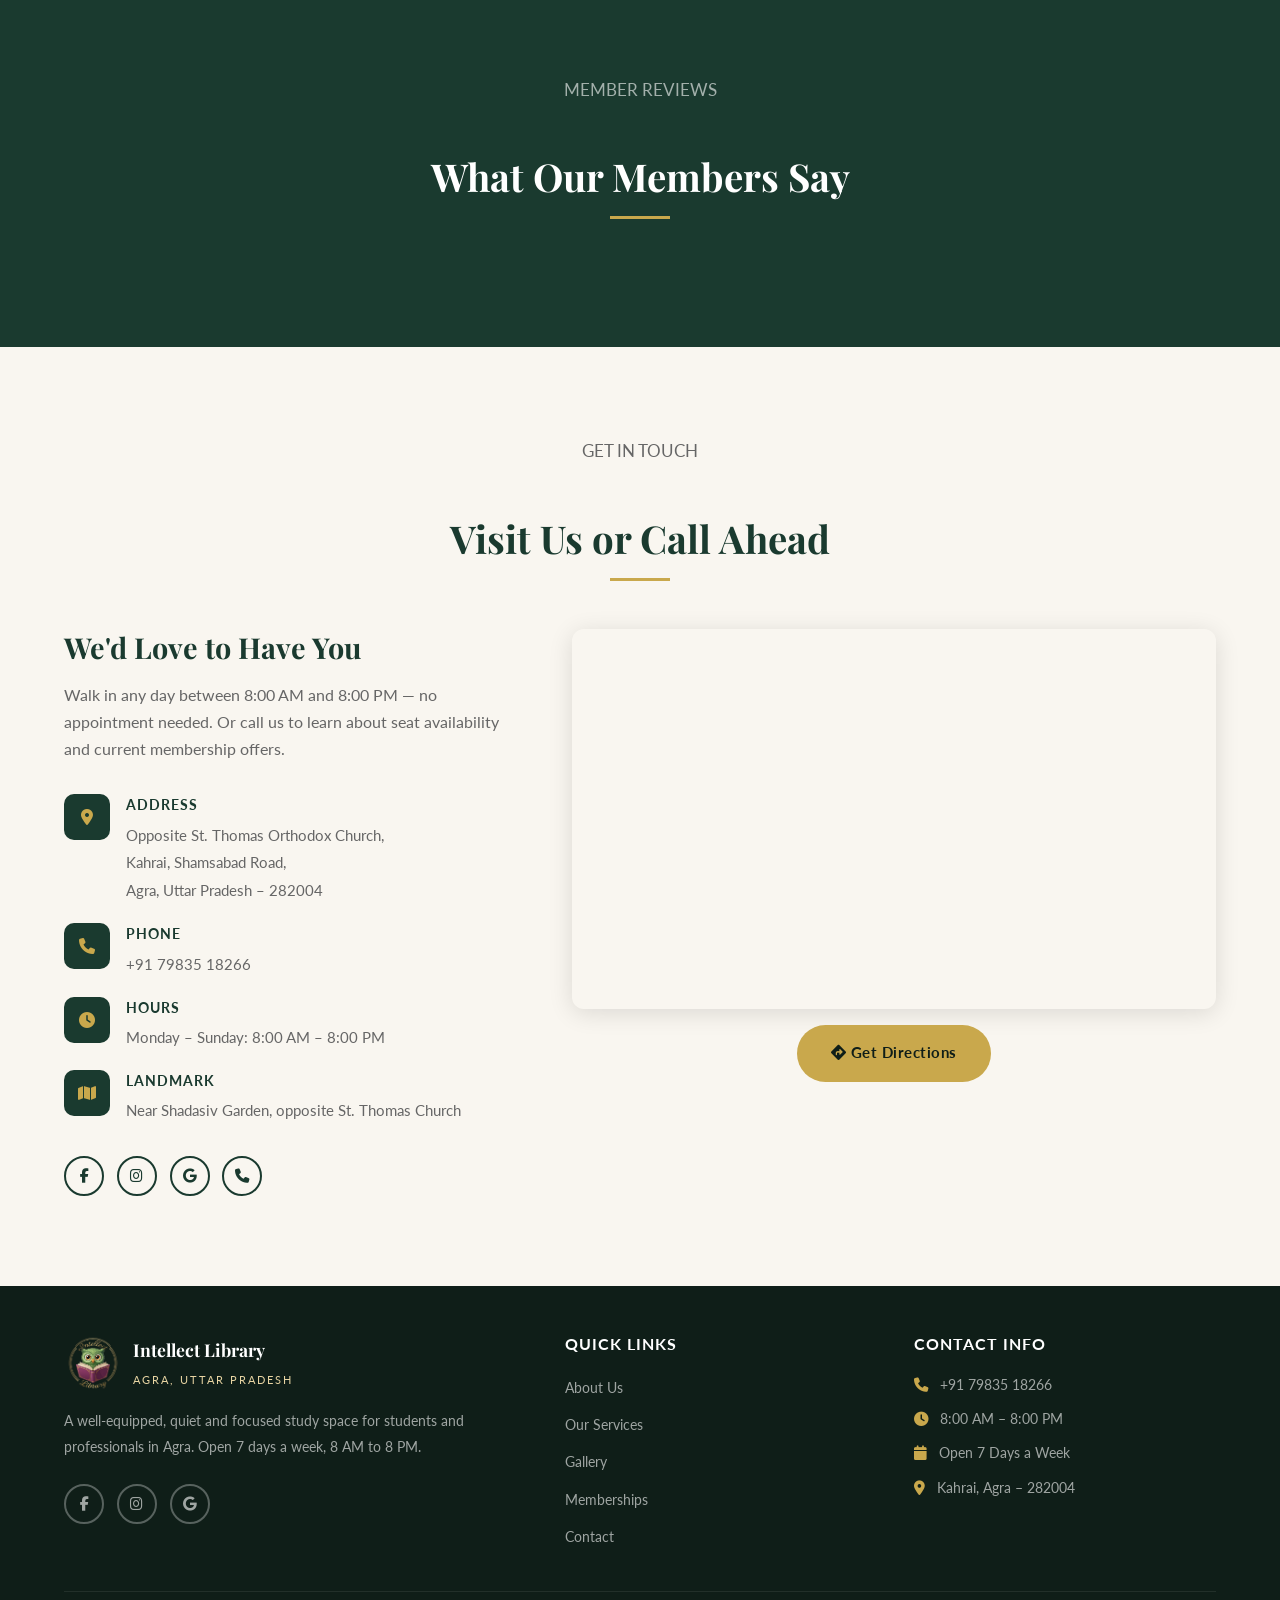
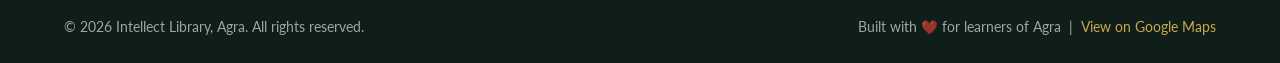
==== commit d43629b9: "Increase navbar logo size from 48px to 58px" ====
--- a/index.html
+++ b/index.html
@@ -108,7 +108,7 @@
   <nav id="navbar" aria-label="Main navigation">
     <div class="container nav-inner">
       <a href="#hero" class="logo">
-        <img src="resources/images/logo.png" alt="Intellect Library Logo" style="width:48px;height:48px;" />
+        <img src="resources/images/logo.png" alt="Intellect Library Logo" style="width:58px;height:58px;" />
         <div class="logo-text">
           <span class="name">Intellect Library</span>
           <span class="tagline">Knowledge &bull; Growth &bull; Excellence</span>
@@ -460,7 +460,7 @@
       <div class="footer-grid">
         <div class="footer-brand">
           <a href="#hero" class="logo">
-            <img src="resources/images/logo.png" alt="Intellect Library Logo" style="width:48px;height:48px;" />
+            <img src="resources/images/logo.png" alt="Intellect Library Logo" style="width:58px;height:58px;" />
             <div class="logo-text">
               <span class="name" style="font-size:1.1rem;">Intellect Library</span>
               <span class="tagline">Agra, Uttar Pradesh</span>
